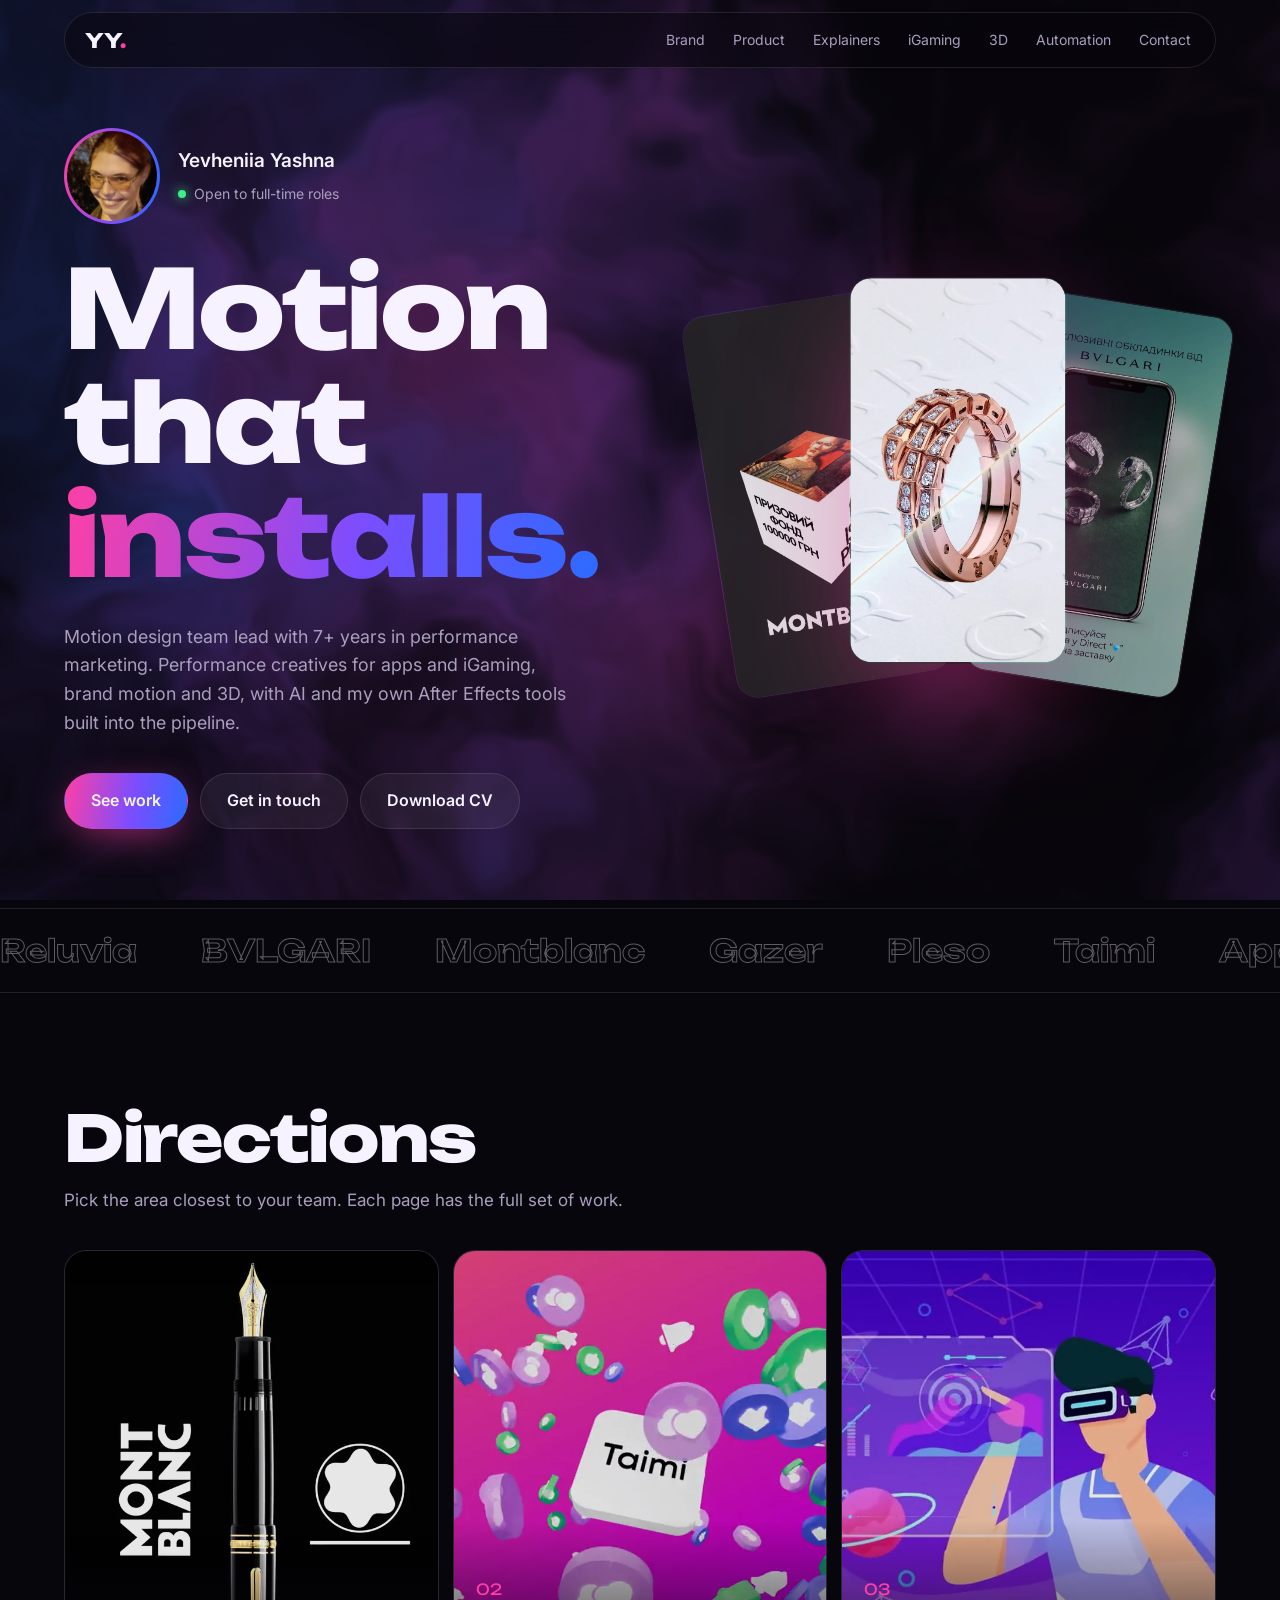
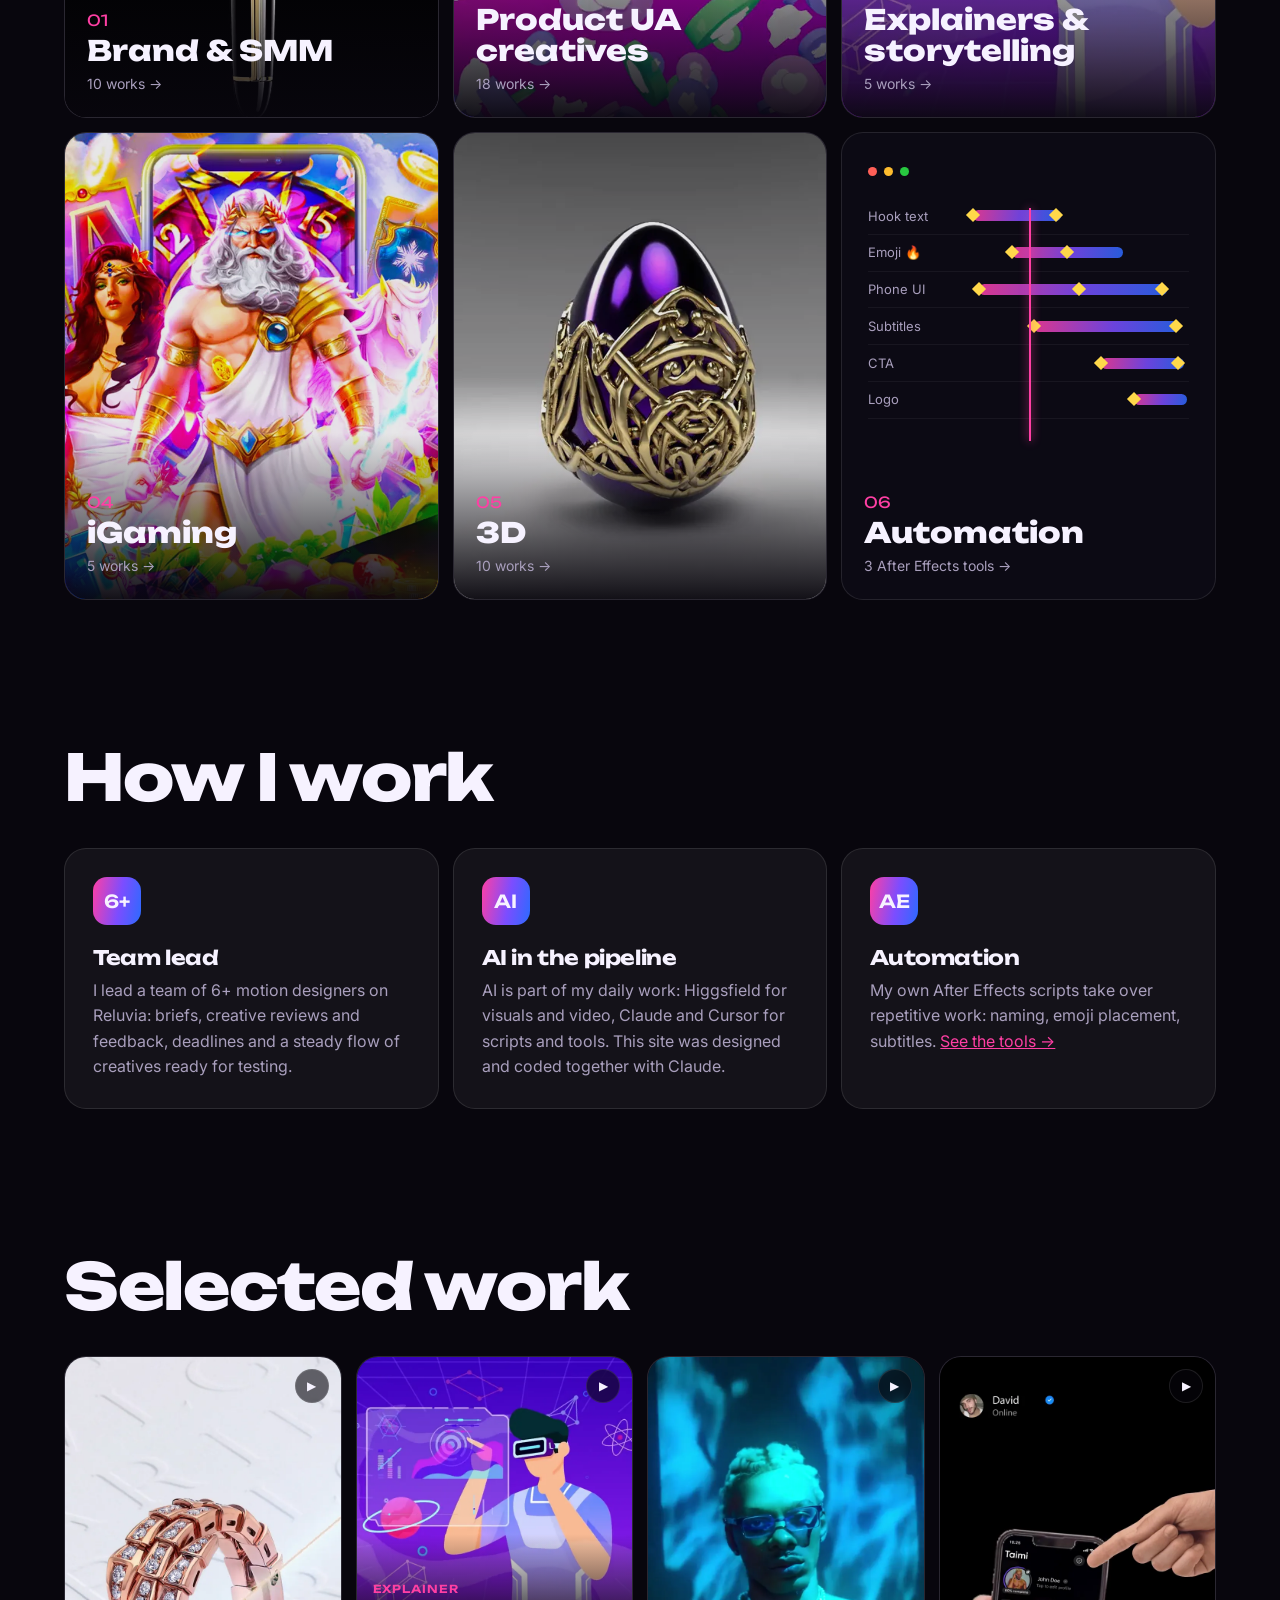
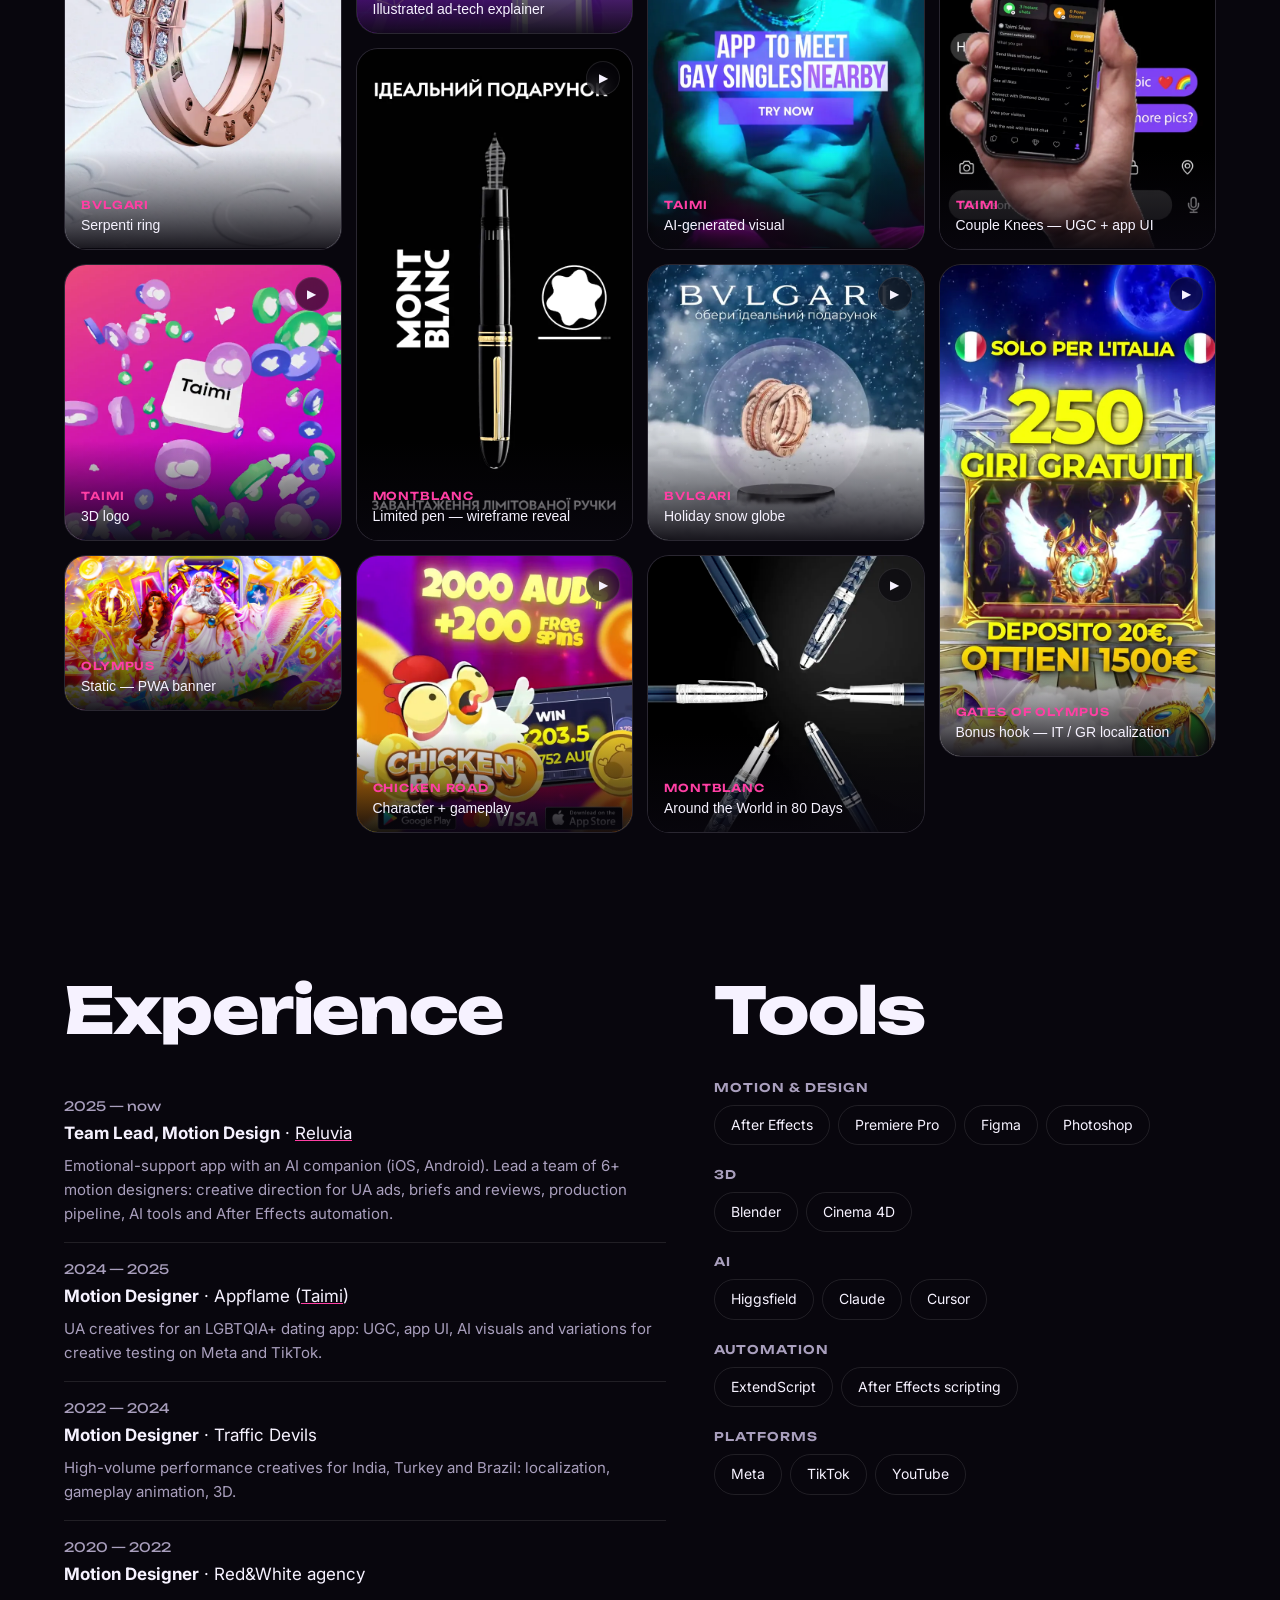
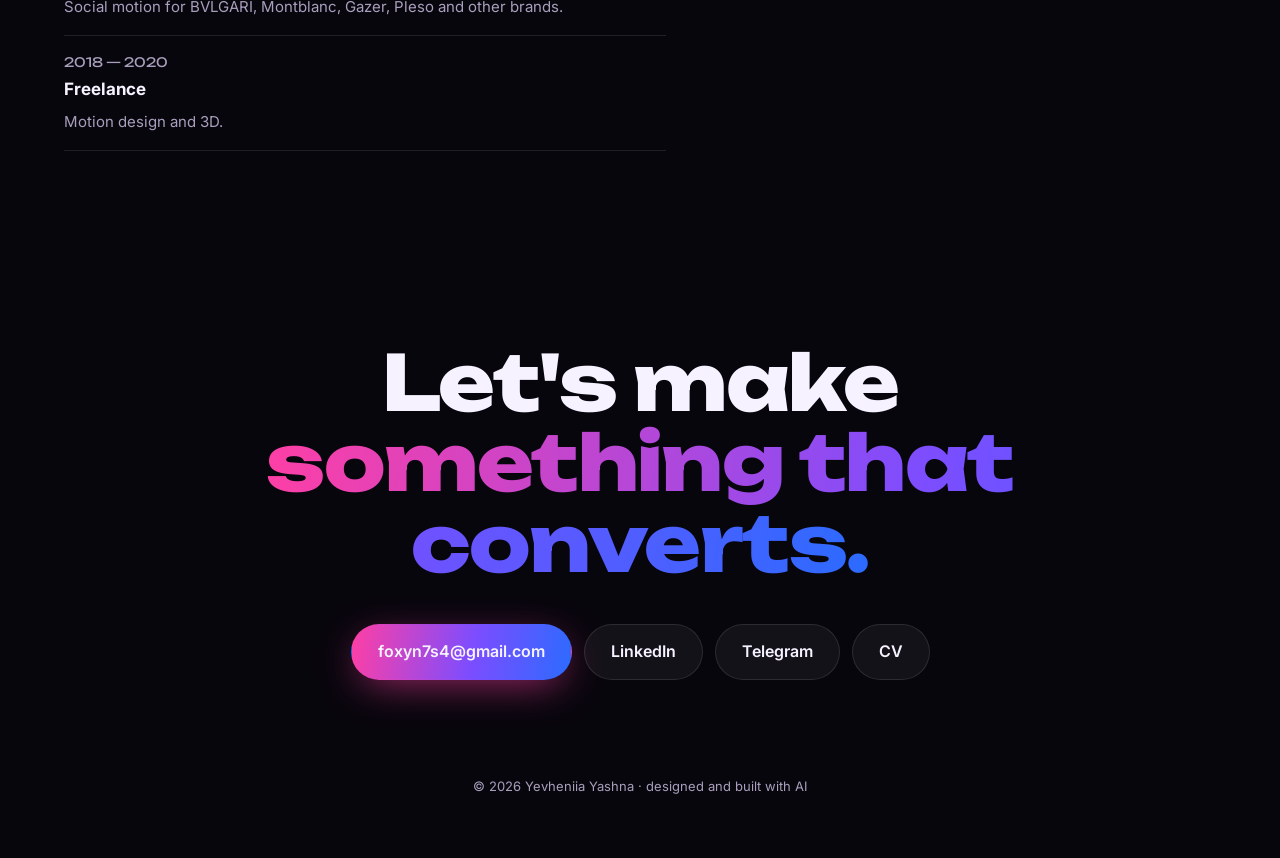
==== index.html @ 2a940bdc "Phone layout: work captions under the media on every page Co-Authored-By: Claude Opus 5.5 <noreply@a" ====
<!doctype html>
<html lang="en">
<head>
<meta charset="utf-8">
<meta name="viewport" content="width=device-width, initial-scale=1">
<title>Yevheniia Yashna — Senior Motion Designer & Team Lead · Performance Creatives</title>
<meta name="description" content="Motion design team lead with 7+ years in performance marketing: creatives for apps and iGaming, brand motion, 3D, AI and After Effects automation.">
<meta property="og:title" content="Yevheniia Yashna — Senior Motion Designer & Team Lead · Performance Creatives">
<meta property="og:description" content="Motion design team lead with 7+ years in performance marketing: creatives for apps and iGaming, brand motion, 3D, AI and After Effects automation.">
<meta property="og:image" content="https://foxyn7s4.github.io/media/og_home.jpg">
<meta property="og:image:width" content="1200">
<meta property="og:image:height" content="627">
<meta name="twitter:card" content="summary_large_image">
<meta property="og:type" content="website">
<link rel="icon" href="favicon.ico?v=2" sizes="any">
<link rel="icon" type="image/png" sizes="32x32" href="favicon-32.png?v=2">
<link rel="apple-touch-icon" href="apple-touch-icon.png?v=2">
<meta name="theme-color" content="#08060d">
<link rel="preconnect" href="https://fonts.googleapis.com">
<link rel="preconnect" href="https://fonts.gstatic.com" crossorigin>
<link href="https://fonts.googleapis.com/css2?family=Unbounded:wght@400;600;800&family=Inter:wght@400;500;600&display=swap" rel="stylesheet">
<link rel="stylesheet" href="style.css?v=dc9f1712">
</head>
<body data-page="home">
<div class="bg" aria-hidden="true"><i></i><i></i><i></i></div>
<header class="nav"><a class="logo" href="./">YY<span>.</span></a><nav id="nav-links"></nav></header>
<main id="top">

  <section class="hero">
    <div class="hero-text">
      <div class="me-row"><img class="me" src="media/yy_photo.webp" alt="Yevheniia Yashna" width="96" height="96"><div><strong>Yevheniia Yashna</strong><span class="avail"><span class="dot"></span>Open to full-time roles</span></div></div>
      <h1>Motion<br>that <em>installs.</em></h1>
      <p class="lead">Motion design team lead with 7+ years in performance marketing. Performance creatives for apps and iGaming, brand motion and 3D, with AI and my own After Effects tools built into the pipeline.</p>
      <div class="cta">
        <a class="btn primary" href="#directions">See work</a>
        <a class="btn" href="#contact">Get in touch</a>
        <a class="btn" href="cv.pdf" download="Yevheniia_Yashna_CV.pdf">Download CV</a>
      </div>
    </div>
    <div class="hero-fan">
      <video src="media/12_montblanc_cube.mp4" poster="media/12_montblanc_cube.webp" autoplay muted loop playsinline></video>
      <video src="media/40_bvlgari_ring.mp4" poster="media/40_bvlgari_ring.webp" autoplay muted loop playsinline></video>
      <video src="media/13_bvlgari_wallpapers.mp4" poster="media/13_bvlgari_wallpapers.webp" autoplay muted loop playsinline></video>
    </div>
  </section>

  <div class="marquee" aria-label="Brands"><div class="track">
    <span>Reluvia</span><span>BVLGARI</span><span>Montblanc</span><span>Gazer</span><span>Pleso</span><span>Taimi</span><span>Appflame</span><span>Red&amp;White</span><span>Traffic Devils</span>
    <span>Reluvia</span><span>BVLGARI</span><span>Montblanc</span><span>Gazer</span><span>Pleso</span><span>Taimi</span><span>Appflame</span><span>Red&amp;White</span><span>Traffic Devils</span>
  </div></div>

  <section id="directions" class="section">
    <header class="sec-head"><div><h2>Directions</h2><p class="sec-lead">Pick the area closest to your team. Each page has the full set of work.</p></div></header>
    <div class="dirs" id="dirs"></div>
  </section>

  <section class="section">
    <header class="sec-head"><div><h2>How I work</h2></div></header>
    <div class="tools">
      <article>
        <span class="tool-ico">6+</span>
        <h3>Team lead</h3>
        <p>I lead a team of 6+ motion designers on Reluvia: briefs, creative reviews and feedback, deadlines and a steady flow of creatives ready for testing.</p>
      </article>
      <article>
        <span class="tool-ico">AI</span>
        <h3>AI in the pipeline</h3>
        <p>AI is part of my daily work: Higgsfield for visuals and video, Claude and Cursor for scripts and tools. This site was designed and coded together with Claude.</p>
      </article>
      <article>
        <span class="tool-ico">AE</span>
        <h3>Automation</h3>
        <p>My own After Effects scripts take over repetitive work: naming, emoji placement, subtitles. <a href="automation.html">See the tools →</a></p>
      </article>
    </div>
  </section>

  <section class="section">
    <header class="sec-head"><div><h2>Selected work</h2></div></header>
    <div class="grid" id="featured"></div>
  </section>

  <section id="experience" class="section two-col">
    <div>
      <header class="sec-head"><h2>Experience</h2></header>
      <ol class="timeline">
        <li><span>2025 — now</span><strong>Team Lead, Motion Design</strong> · <a href="https://apps.apple.com/ua/app/reluvia/id6755152910" target="_blank" rel="noopener">Reluvia</a>
          <p>Emotional-support app with an AI companion (iOS, Android). Lead a team of 6+ motion designers: creative direction for UA ads, briefs and reviews, production pipeline, AI tools and After Effects automation.</p></li>
        <li><span>2024 — 2025</span><strong>Motion Designer</strong> · Appflame (<a href="https://apps.apple.com/app/id1282966364" target="_blank" rel="noopener">Taimi</a>)
          <p>UA creatives for an LGBTQIA+ dating app: UGC, app UI, AI visuals and variations for creative testing on Meta and TikTok.</p></li>
        <li><span>2022 — 2024</span><strong>Motion Designer</strong> · Traffic Devils
          <p>High-volume performance creatives for India, Turkey and Brazil: localization, gameplay animation, 3D.</p></li>
        <li><span>2020 — 2022</span><strong>Motion Designer</strong> · Red&amp;White agency
          <p>Social motion for BVLGARI, Montblanc, Gazer, Pleso and other brands.</p></li>
        <li><span>2018 — 2020</span><strong>Freelance</strong>
          <p>Motion design and 3D.</p></li>
      </ol>
    </div>
    <div>
      <header class="sec-head"><h2>Tools</h2></header>
      <h3 class="tool-group">Motion &amp; design</h3>
      <ul class="chips"><li>After Effects</li><li>Premiere Pro</li><li>Figma</li><li>Photoshop</li></ul>
      <h3 class="tool-group">3D</h3>
      <ul class="chips"><li>Blender</li><li>Cinema 4D</li></ul>
      <h3 class="tool-group">AI</h3>
      <ul class="chips"><li>Higgsfield</li><li>Claude</li><li>Cursor</li></ul>
      <h3 class="tool-group">Automation</h3>
      <ul class="chips"><li>ExtendScript</li><li>After Effects scripting</li></ul>
      <h3 class="tool-group">Platforms</h3>
      <ul class="chips"><li>Meta</li><li>TikTok</li><li>YouTube</li></ul>
    </div>
  </section>
</main>
<footer id="contact" class="contact">
  <h2>Let's make<br><em>something that converts.</em></h2>
  <div class="cta">
    <a class="btn primary" href="mailto:foxyn7s4@gmail.com">foxyn7s4@gmail.com</a>
    <a class="btn" href="https://www.linkedin.com/in/foxyns/" target="_blank" rel="noopener">LinkedIn</a>
    <a class="btn" href="https://t.me/NYNS777" target="_blank" rel="noopener">Telegram</a>
    <a class="btn" href="cv.pdf" download="Yevheniia_Yashna_CV.pdf">CV</a>
  </div>
  <p class="foot">© 2026 Yevheniia Yashna · designed and built with AI</p>
</footer>
<dialog id="player"><button class="close" aria-label="Close">×</button><div class="media"></div><div class="case"></div></dialog>
<script src="works.js?v=5ff25d37"></script>
<script src="main.js?v=5bfccbee"></script>
<script src="bg.js?v=5798f34a"></script>
</body>
</html>
---- style.css ----
:root {
  --bg: #08060d;
  --surface: rgba(255, 255, 255, .05);
  --line: rgba(255, 255, 255, .1);
  --text: #f6f2ff;
  --muted: #a99fbd;
  --pink: #ff3fa4;
  --violet: #7c4dff;
  --blue: #2b6bff;
  --grad: linear-gradient(100deg, var(--pink), var(--violet) 55%, var(--blue));
  --radius: 22px;
  --pad: clamp(16px, 5vw, 72px);
}

* { box-sizing: border-box; }
html { scroll-behavior: smooth; }
body {
  margin: 0; background: var(--bg); color: var(--text);
  font: 16px/1.6 Inter, system-ui, sans-serif; overflow-x: hidden;
}
a { color: inherit; }
h1, h2, h3 { font-family: Unbounded, Inter, sans-serif; line-height: 1.05; margin: 0; letter-spacing: -.02em; }
em { font-style: normal; background: var(--grad); -webkit-background-clip: text; background-clip: text; color: transparent; }

/* Ambient gradient blobs + grain */
.bg { position: fixed; inset: 0; z-index: -1; overflow: hidden; }
.bg i { position: absolute; width: 60vmax; height: 60vmax; border-radius: 50%; filter: blur(120px); opacity: .35; animation: drift 24s ease-in-out infinite alternate; }
.bg i:nth-child(1) { background: var(--pink); top: -25vmax; left: -15vmax; }
.bg i:nth-child(2) { background: var(--violet); top: 20vh; right: -25vmax; animation-delay: -8s; }
.bg i:nth-child(3) { background: var(--blue); bottom: -30vmax; left: 20vw; opacity: .25; animation-delay: -16s; }
.bg::after {
  content: ""; position: absolute; inset: 0; opacity: .08; mix-blend-mode: overlay;
  background-image: url("data:image/svg+xml,%3Csvg xmlns='http://www.w3.org/2000/svg' width='160' height='160'%3E%3Cfilter id='n'%3E%3CfeTurbulence type='fractalNoise' baseFrequency='.9' numOctaves='3'/%3E%3C/filter%3E%3Crect width='100%25' height='100%25' filter='url(%23n)'/%3E%3C/svg%3E");
}
@keyframes drift { to { transform: translate(8vw, 6vh) scale(1.15); } }
.bgfx { position: absolute; inset: 0; width: 100%; height: 100%; display: block; }
.bg[data-fx="liquid"] i { display: none; }
/* Calm variants: no moving shapes, only light and texture */
.bg[data-fx="clean"] i, .bg[data-fx="spot"] i, .bg[data-fx="grid"] i, .bg[data-fx="grain"] i, .bg[data-fx="fade"] i { display: none; }
.bg[data-fx="clean"], .bg[data-fx="spot"], .bg[data-fx="grid"] { background: radial-gradient(90vw 55vh at 50% -12%, rgba(124, 77, 255, .16), transparent 70%); }
.bg[data-fx="spot"]::before { content: ""; position: absolute; inset: 0; background: radial-gradient(520px circle at var(--mx, 50%) var(--my, -30%), rgba(255, 63, 164, .07), transparent 70%); }
.bg[data-fx="grid"]::before {
  content: ""; position: absolute; inset: 0;
  background-image: linear-gradient(rgba(255, 255, 255, .035) 1px, transparent 1px), linear-gradient(90deg, rgba(255, 255, 255, .035) 1px, transparent 1px);
  background-size: 64px 64px;
  -webkit-mask-image: radial-gradient(ellipse 70% 60% at 50% 20%, #000 25%, transparent 75%); mask-image: radial-gradient(ellipse 70% 60% at 50% 20%, #000 25%, transparent 75%);
}
.bg[data-fx="grain"] { background: radial-gradient(70vw 45vh at 15% -5%, rgba(255, 63, 164, .07), transparent 70%), radial-gradient(70vw 45vh at 90% 5%, rgba(43, 107, 255, .07), transparent 70%); }
.bg[data-fx="grain"]::after { opacity: .16; }
.bg[data-fx="calm"] i { opacity: .13; filter: blur(150px) saturate(.6); animation-duration: 48s; }
.bg[data-fx="fade"] { background: linear-gradient(180deg, #1a1030 0%, #0e0a19 40%, #08060d 100%); }

/* Nav */
.nav {
  position: sticky; top: 12px; z-index: 20; margin: 12px var(--pad) 0;
  display: flex; justify-content: space-between; align-items: center; gap: 16px;
  padding: 10px 12px 10px 20px; border: 1px solid var(--line); border-radius: 999px;
  background: rgba(8, 6, 13, .55); backdrop-filter: blur(16px);
}
.logo { font: 800 20px Unbounded; text-decoration: none; }
.logo span { color: var(--pink); }
.nav nav { display: flex; gap: 4px; overflow-x: auto; scrollbar-width: none; }
.nav nav a { text-decoration: none; color: var(--muted); font-size: 14px; padding: 6px 12px; border-radius: 999px; white-space: nowrap; }
.nav nav a:hover { color: var(--text); background: var(--surface); }

/* Hero */
.hero {
  display: grid; grid-template-columns: 1.15fr 1fr; gap: 40px; align-items: center;
  min-height: calc(100vh - 80px); padding: 40px var(--pad); max-width: 1360px; margin: 0 auto;
}
.dot { width: 8px; height: 8px; border-radius: 50%; background: #3ef08a; box-shadow: 0 0 12px #3ef08a; }
.me-row { display: flex; align-items: center; gap: 18px; margin: 0 0 28px; }
.me-row .me { width: 96px; height: 96px; border-radius: 50%; object-fit: cover; padding: 3px; background: var(--grad); flex: none; }
.me-row strong { display: block; font-size: 19px; font-weight: 600; color: var(--text); }
.me-row .avail { display: inline-flex; align-items: center; gap: 8px; margin-top: 6px; font-size: 14px; color: var(--muted); }
h1 { font-size: clamp(48px, 8.5vw, 128px); font-weight: 800; }
.lead { font-size: clamp(16px, 1.4vw, 19px); color: var(--muted); max-width: 520px; margin: 28px 0 0; }
.lead b { color: var(--text); font-weight: 600; }

.hero-fan {
  position: relative; height: min(640px, 70vh);
  transform: perspective(1400px) rotateX(var(--rx, 0deg)) rotateY(var(--ry, 0deg)); transition: transform .4s ease-out;
}
.hero-fan video {
  position: absolute; top: 50%; left: 50%; width: 42%; aspect-ratio: 9 / 16; object-fit: cover;
  border-radius: var(--radius); border: 1px solid var(--line);
  box-shadow: 0 40px 80px -30px rgba(0, 0, 0, .8);
  transition: transform .6s cubic-bezier(.2, .8, .2, 1), opacity .4s, filter .4s, box-shadow .4s;
}
.hero-fan video:nth-child(1) { transform: translate(-115%, -46%) rotate(-9deg); opacity: .85; }
.hero-fan video:nth-child(2) { transform: translate(-50%, -52%); z-index: 2; box-shadow: 0 40px 120px -20px rgba(255, 63, 164, .55); }
.hero-fan video:nth-child(3) { transform: translate(15%, -46%) rotate(9deg); opacity: .85; }
/* Mouse over the fan: the cards spread out and the one under the cursor comes forward */
@media (hover: hover) and (pointer: fine) {
  .hero-fan:hover video:nth-child(1) { transform: translate(-135%, -44%) rotate(-15deg); }
  .hero-fan:hover video:nth-child(2) { transform: translate(-50%, -55%) scale(1.04); }
  .hero-fan:hover video:nth-child(3) { transform: translate(35%, -44%) rotate(15deg); }
  .hero-fan video:hover { z-index: 3; opacity: 1; box-shadow: 0 40px 120px -20px rgba(124, 77, 255, .65); }
  .hero-fan video:nth-child(1):hover { transform: translate(-125%, -52%) rotate(-5deg) scale(1.1); }
  .hero-fan video:nth-child(2):hover { transform: translate(-50%, -57%) scale(1.1); box-shadow: 0 40px 120px -20px rgba(255, 63, 164, .75); }
  .hero-fan video:nth-child(3):hover { transform: translate(25%, -52%) rotate(5deg) scale(1.1); }
  .hero-fan:has(video:hover) video:not(:hover) { opacity: .55; filter: saturate(.7) brightness(.8); }
}

.cta { display: flex; flex-wrap: wrap; gap: 12px; margin-top: 36px; }
.btn {
  padding: 14px 26px; border-radius: 999px; text-decoration: none; font-weight: 600;
  border: 1px solid var(--line); background: var(--surface); transition: transform .2s, box-shadow .2s;
}
.btn:hover { transform: translateY(-2px); }
.btn.primary { background: var(--grad); border-color: transparent; box-shadow: 0 10px 40px -10px rgba(255, 63, 164, .7); }

/* Marquee */
.marquee { border-block: 1px solid var(--line); overflow: hidden; padding: 22px 0; margin: 20px 0 40px; }
.track { display: flex; gap: 64px; width: max-content; animation: scroll 30s linear infinite; }
.track span { font: 600 clamp(20px, 2.4vw, 32px) Unbounded; color: transparent; -webkit-text-stroke: 1px rgba(255, 255, 255, .35); white-space: nowrap; }
@keyframes scroll { to { transform: translateX(-50%); } }

/* Sections */
.section { padding: 72px var(--pad); max-width: 1360px; margin: 0 auto; opacity: 0; transform: translateY(30px); transition: opacity .8s, transform .8s; }
.section.in, .contact.in { opacity: 1; transform: none; }
.sec-head { display: flex; gap: clamp(16px, 3vw, 40px); align-items: flex-start; margin-bottom: 36px; }
.num { font: 400 clamp(14px, 1.2vw, 16px) Unbounded; color: var(--pink); padding-top: .6em; }
h2 { font-size: clamp(32px, 5vw, 64px); font-weight: 800; }
.sec-lead { color: var(--muted); max-width: 640px; margin: 14px 0 0; font-size: 17px; }
.tags, .chips { list-style: none; padding: 0; margin: 18px 0 0; display: flex; flex-wrap: wrap; gap: 8px; }
.tags li, .chips li { padding: 6px 14px; border: 1px solid var(--line); border-radius: 999px; font-size: 13px; color: var(--muted); }

/* Work grid: masonry columns so mixed formats sit without gaps */
.grid { columns: 4 240px; column-gap: 14px; }
.grid.wide { columns: 3 300px; }
.grid.cols3 { columns: 3 260px; }
.grid > .card { width: 100%; margin: 0 0 14px; break-inside: avoid; display: block; }
.card {
  position: relative; padding: 0; border: 1px solid var(--line); cursor: pointer; text-align: left;
  border-radius: var(--radius); overflow: hidden; background: #120e1a; color: var(--text);
  transition: transform .35s, box-shadow .35s, border-color .35s;
}
.card.v { aspect-ratio: 9 / 16; }
.card.p { aspect-ratio: 4 / 5; }
.card.s { aspect-ratio: 1; }
.card.h { aspect-ratio: 16 / 9; }
.card:hover { transform: translateY(-4px); border-color: rgba(255, 63, 164, .5); box-shadow: 0 24px 60px -20px rgba(255, 63, 164, .45); }
.card video, .card img { width: 100%; height: 100%; object-fit: cover; display: block; transition: transform .6s; }
.card:hover video, .card:hover img { transform: scale(1.05); }
.label {
  position: absolute; inset: auto 0 0 0; padding: 48px 16px 14px;
  background: linear-gradient(transparent, rgba(8, 6, 13, .92)); font-size: 14px; line-height: 1.35;
}
.label b { display: block; font: 600 11px Unbounded; text-transform: uppercase; letter-spacing: .08em; color: var(--pink); margin-bottom: 4px; }
.play {
  position: absolute; top: 12px; right: 12px; width: 34px; height: 34px; border-radius: 50%;
  display: grid; place-items: center; font-size: 12px; background: rgba(8, 6, 13, .6); backdrop-filter: blur(8px);
  border: 1px solid var(--line);
}

/* Direction cards (home) */
.dirs { display: grid; grid-template-columns: repeat(3, 1fr); gap: 14px; }
.dir {
  position: relative; display: block; aspect-ratio: 4 / 5; border-radius: var(--radius); overflow: hidden;
  border: 1px solid var(--line); text-decoration: none; background: #120e1a; transition: transform .35s, border-color .35s;
}
.dir:hover { transform: translateY(-4px); border-color: rgba(255, 63, 164, .5); }
.dir video { width: 100%; height: 100%; object-fit: cover; display: block; opacity: .9; transition: opacity .4s, transform .6s; }
.dir:hover video { opacity: 1; transform: scale(1.05); }
.dir-body {
  position: absolute; inset: auto 0 0 0; padding: 60px 22px 22px; display: flex; flex-direction: column; gap: 6px;
  background: linear-gradient(transparent, rgba(8, 6, 13, .95));
}
.dir-body strong { font: 800 clamp(20px, 2.2vw, 30px) Unbounded; line-height: 1.1; }
.dir-body .num { padding: 0; }
.count { color: var(--muted); font-size: 14px; }
.dir-auto { background: #0c0a14; }
.tl { position: absolute; inset: 0; padding: 9% 7% 0; font-size: 13px; color: var(--muted); }
.tl-dots { display: flex; gap: 7px; margin-bottom: 7%; }
.tl-dots i { width: 9px; height: 9px; border-radius: 50%; background: #ff5f57; }
.tl-dots i:nth-child(2) { background: #febc2e; } .tl-dots i:nth-child(3) { background: #28c840; }
.tl-row { display: flex; align-items: center; gap: 10px; height: 8.5%; border-bottom: 1px solid rgba(255, 255, 255, .05); }
.tl-name { width: 28%; white-space: nowrap; overflow: hidden; }
.tl-track { position: relative; flex: 1; height: 11px; }
.tl-bar { position: absolute; top: 0; height: 11px; border-radius: 6px; background: var(--grad); opacity: .85; }
.tl .kf { position: absolute; top: 0; width: 10px; height: 10px; margin-left: -5px; background: #ffd84a; transform: rotate(45deg); }
.tl-head { position: absolute; left: 50%; top: 16%; height: 50%; width: 2px; background: var(--pink); box-shadow: 0 0 10px var(--pink); }
.dir-auto:hover .tl-head { animation: tl-play 3s linear infinite; }
@keyframes tl-play { from { left: 37%; } to { left: 93%; } }
.dir-auto .dir-body { inset: 0; justify-content: flex-end; background: none; }

/* Direction page header */
.page-head { padding-top: 56px; }
.back { color: var(--muted); text-decoration: none; font-size: 14px; }
.back:hover { color: var(--text); }
.ph-row { display: flex; gap: clamp(16px, 3vw, 40px); margin-top: 28px; }
.ph-title { font-size: clamp(40px, 7vw, 96px); font-weight: 800; }
.next a {
  display: flex; justify-content: space-between; align-items: center; gap: 16px; text-decoration: none;
  padding: 32px; border: 1px solid var(--line); border-radius: var(--radius); background: var(--surface);
}
.next a:hover { border-color: rgba(255, 63, 164, .5); }
.next span { color: var(--muted); }
.next strong { font: 800 clamp(22px, 3vw, 40px) Unbounded; }
.nav nav a.active { color: var(--text); background: var(--surface); }

/* Automation */
.tools { display: grid; grid-template-columns: repeat(3, 1fr); gap: 14px; }
.tools article { border: 1px solid var(--line); background: var(--surface); border-radius: var(--radius); padding: 28px; }
.tool-ico { display: grid; place-items: center; width: 48px; height: 48px; border-radius: 14px; background: var(--grad); font: 600 18px Unbounded; margin-bottom: 22px; }
.tools h3 { font-size: 20px; margin-bottom: 10px; }
.tools p { color: var(--muted); margin: 0; }

/* Experience + tools */
.two-col { display: grid; grid-template-columns: 1.2fr 1fr; gap: 48px; }
.timeline { list-style: none; padding: 0; margin: 0; }
.timeline li { padding: 16px 0; border-bottom: 1px solid var(--line); font-size: 17px; }
.timeline span { display: block; color: var(--muted); font-size: 13px; font-family: Unbounded; margin-bottom: 4px; }
.timeline p { margin: 6px 0 0; color: var(--muted); font-size: 15px; }
.timeline a { text-decoration-color: var(--pink); }
.tool-group { font: 600 12px Unbounded; text-transform: uppercase; letter-spacing: .08em; color: var(--muted); margin: 22px 0 0; }
.tool-group:first-of-type { margin-top: 0; }
.chips { margin-top: 10px; }
.tools p a { color: var(--pink); }
.chips li { color: var(--text); font-size: 14px; padding: 8px 16px; }

/* Contact */
.contact { text-align: center; padding: 120px var(--pad) 48px; opacity: 0; transition: opacity .8s; }
.contact h2 { font-size: clamp(36px, 6vw, 84px); }
.contact .cta { justify-content: center; margin-top: 40px; }
.foot { color: var(--muted); font-size: 13px; margin-top: 96px; }

/* Player */
dialog {
  border: 1px solid var(--line); padding: 0; background: #120e1a; color: var(--text);
  border-radius: var(--radius); max-width: min(94vw, 960px); max-height: 94vh; overflow: auto;
}
dialog::backdrop { background: rgba(4, 2, 8, .85); backdrop-filter: blur(6px); }
dialog .media video, dialog .media img { display: block; width: 100%; max-height: 78vh; object-fit: contain; background: #000; }
dialog .case { padding: 20px 24px 24px; }
dialog .case h3 { font-size: 18px; }
dialog .case h3 span { color: var(--pink); margin-right: 6px; }
dialog .case p { margin: 8px 0 0; color: var(--muted); }
dialog .case b { color: var(--text); margin-right: 6px; }
.close {
  position: absolute; top: 10px; right: 10px; z-index: 1; width: 40px; height: 40px; border-radius: 50%;
  background: rgba(0, 0, 0, .6); color: #fff; border: 1px solid var(--line); font-size: 22px; cursor: pointer;
}

@media (max-width: 1000px) {
  .tools { grid-template-columns: 1fr; }
  .dirs { grid-template-columns: repeat(2, 1fr); }
  .two-col { grid-template-columns: 1fr; }
}
@media (max-width: 760px) {
  .nav { margin-inline: 12px; }
  .nav nav a:nth-child(n+4) { display: none; }
  .hero { grid-template-columns: 1fr; min-height: auto; padding-top: 48px; }
  .hero-fan { height: 400px; }
  .grid, .grid.cols3 { columns: 2; column-gap: 10px; }
  .grid > .card { margin-bottom: 10px; }
  .dirs { grid-template-columns: 1fr 1fr; }
  .sec-head, .ph-row { flex-direction: column; gap: 4px; }
  /* Phone: caption under the cover so titles never sit on the work */
  .dir { aspect-ratio: auto; display: flex; flex-direction: column; }
  .dir video { height: auto; aspect-ratio: 4 / 5; opacity: 1; }
  .dir:hover video { transform: none; }
  .dir-body, .dir-auto .dir-body { position: static; inset: auto; flex: 1; justify-content: flex-start; padding: 12px 14px 14px; gap: 3px; background: #120e1a; }
  .dir-body .num { font-size: 11px; }
  .dir-body strong { font-size: 15px; line-height: 1.2; }
  .dir .count { font-size: 12px; }
  .tl { position: relative; inset: auto; aspect-ratio: 4 / 5; padding: 14px 12px 0; }
  .tl-dots { margin-bottom: 12px; }
  .tl-row { height: auto; padding: 8px 0; }
  .tl-name { display: none; }
  .tl-head { top: 30px; height: 60%; }
  /* Phone: work captions under the media too */
  .card.v, .card.p, .card.s, .card.h { aspect-ratio: auto; }
  .card video, .card img { height: auto; }
  .card.v video, .card.v img { aspect-ratio: 9 / 16; }
  .card.p video, .card.p img { aspect-ratio: 4 / 5; }
  .card.s video, .card.s img { aspect-ratio: 1; }
  .card.h video, .card.h img { aspect-ratio: 16 / 9; }
  .label { position: static; display: block; padding: 10px 12px 12px; background: #120e1a; font-size: 13px; }
  .label b { font-size: 10px; }
  .play { width: 30px; height: 30px; top: 8px; right: 8px; }
  .num { padding-top: 0; }
  .section { padding-block: 56px; }
}
@media (prefers-reduced-motion: reduce) {
  .bg i, .track { animation: none; }
  .section, .contact { opacity: 1; transform: none; transition: none; }
  .hero-fan, .hero-fan video { transition: none; }
}
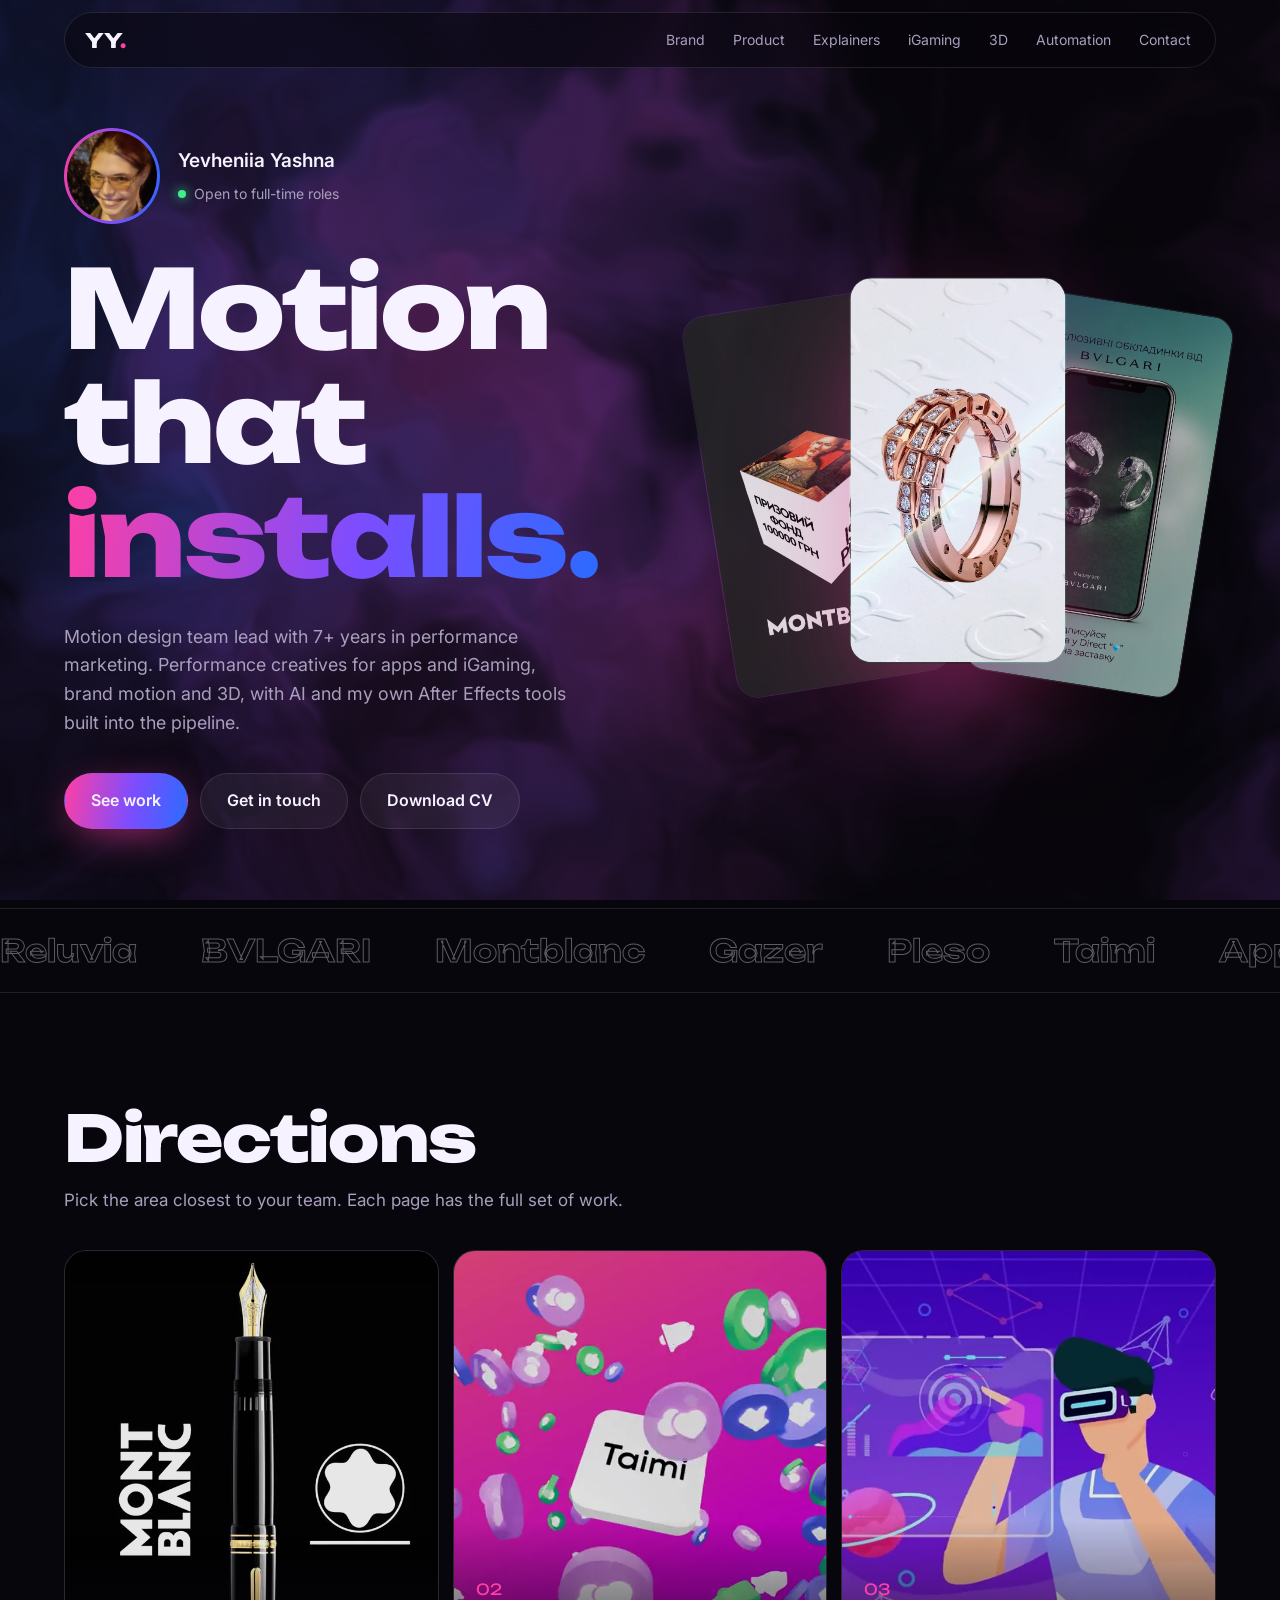
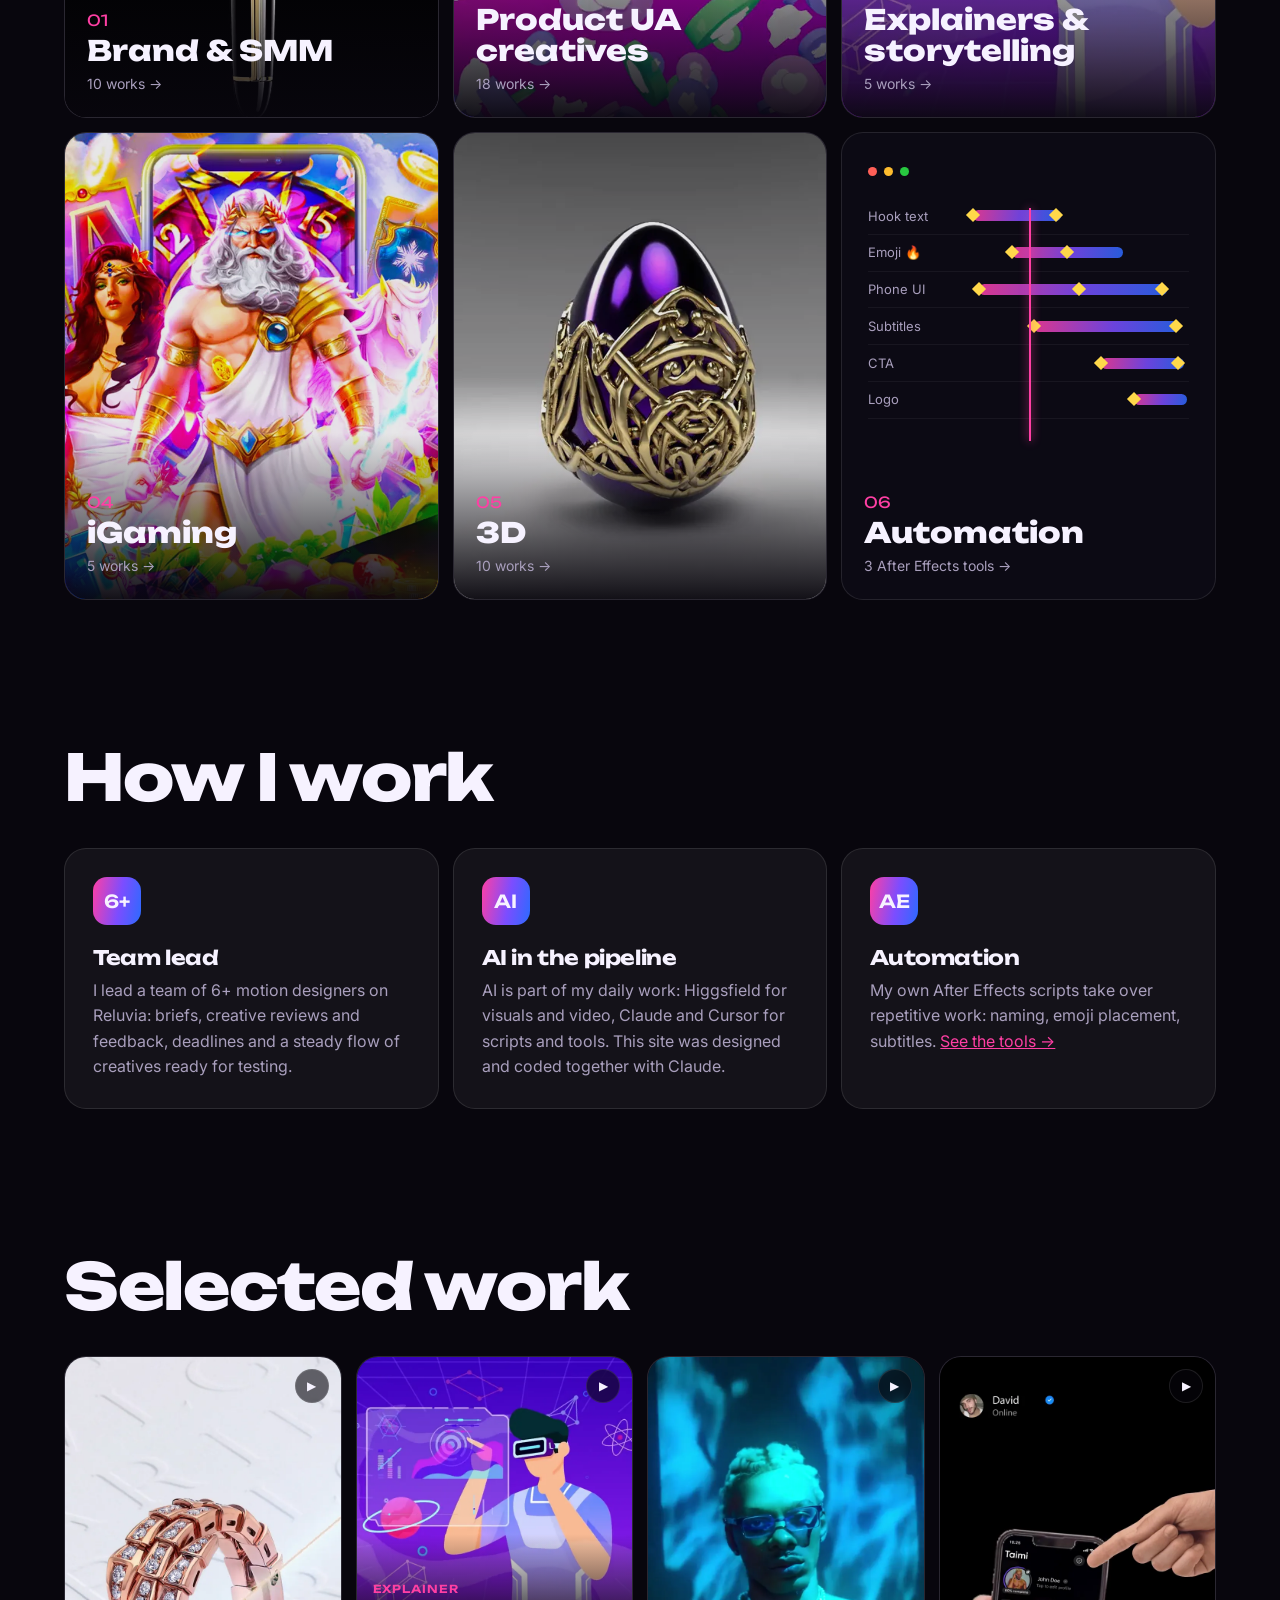
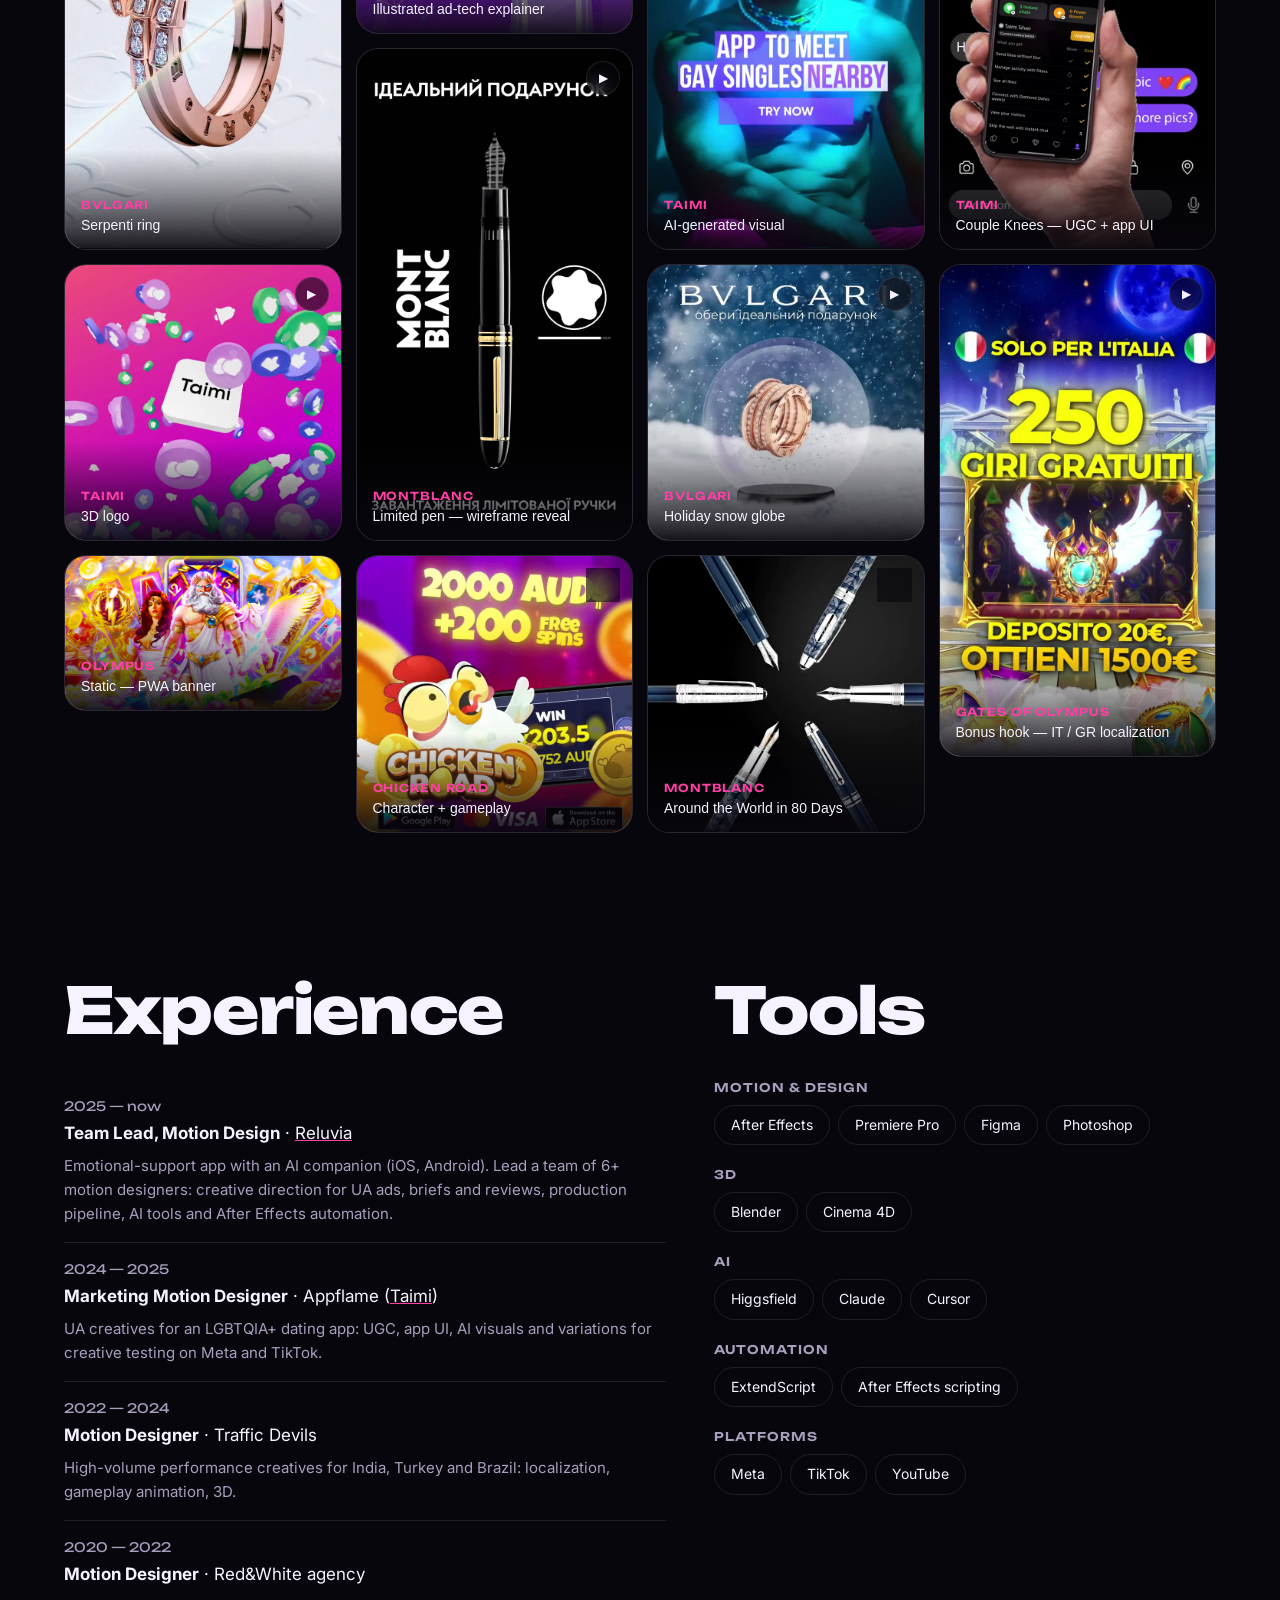
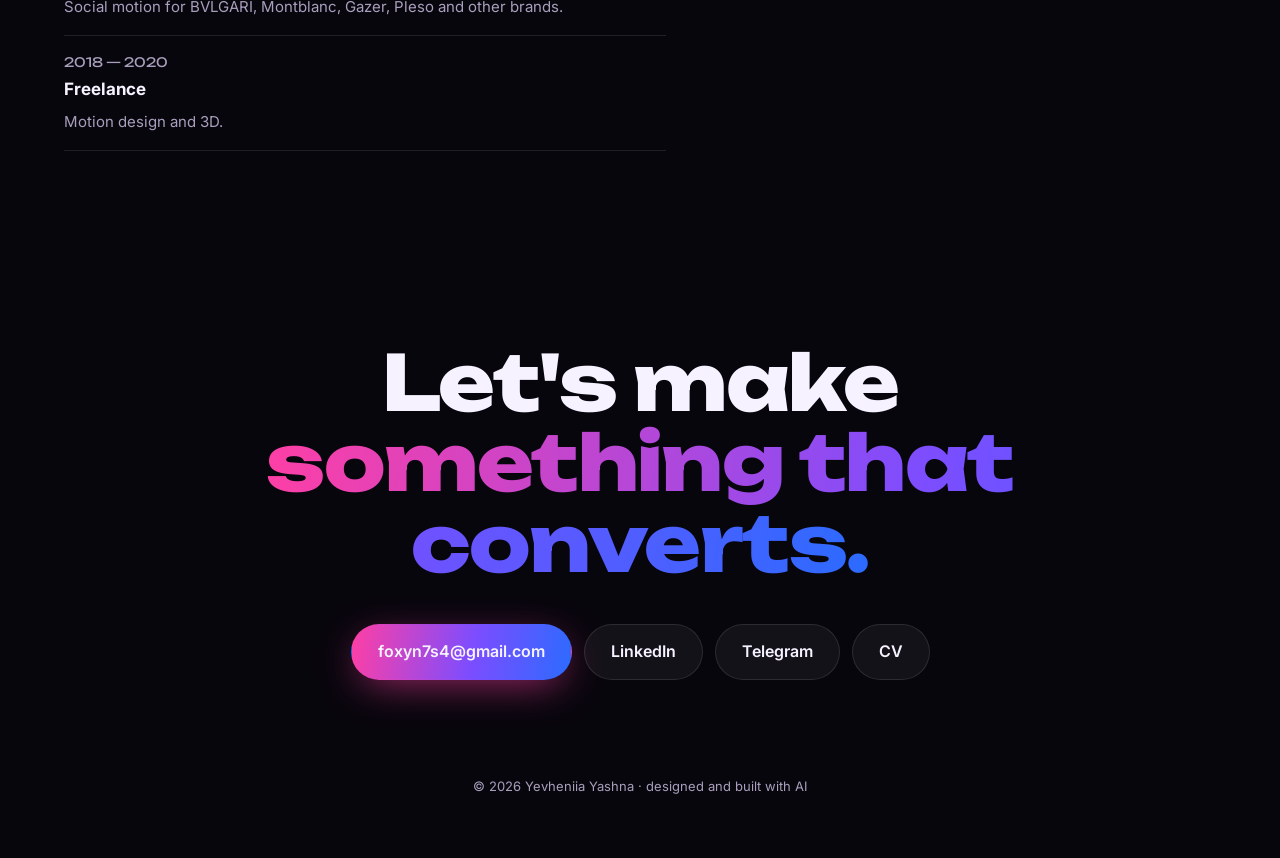
==== commit f1e84ef7: "Appflame title: Marketing Motion Designer; phone burger menu as a test (?nav=burger) Co-Authored-By:" ====
--- a/index.html
+++ b/index.html
@@ -19,7 +19,7 @@
 <link rel="preconnect" href="https://fonts.googleapis.com">
 <link rel="preconnect" href="https://fonts.gstatic.com" crossorigin>
 <link href="https://fonts.googleapis.com/css2?family=Unbounded:wght@400;600;800&family=Inter:wght@400;500;600&display=swap" rel="stylesheet">
-<link rel="stylesheet" href="style.css?v=dc9f1712">
+<link rel="stylesheet" href="style.css?v=e7578ef1">
 </head>
 <body data-page="home">
 <div class="bg" aria-hidden="true"><i></i><i></i><i></i></div>
@@ -86,7 +86,7 @@
       <ol class="timeline">
         <li><span>2025 — now</span><strong>Team Lead, Motion Design</strong> · <a href="https://apps.apple.com/ua/app/reluvia/id6755152910" target="_blank" rel="noopener">Reluvia</a>
           <p>Emotional-support app with an AI companion (iOS, Android). Lead a team of 6+ motion designers: creative direction for UA ads, briefs and reviews, production pipeline, AI tools and After Effects automation.</p></li>
-        <li><span>2024 — 2025</span><strong>Motion Designer</strong> · Appflame (<a href="https://apps.apple.com/app/id1282966364" target="_blank" rel="noopener">Taimi</a>)
+        <li><span>2024 — 2025</span><strong>Marketing Motion Designer</strong> · Appflame (<a href="https://apps.apple.com/app/id1282966364" target="_blank" rel="noopener">Taimi</a>)
           <p>UA creatives for an LGBTQIA+ dating app: UGC, app UI, AI visuals and variations for creative testing on Meta and TikTok.</p></li>
         <li><span>2022 — 2024</span><strong>Motion Designer</strong> · Traffic Devils
           <p>High-volume performance creatives for India, Turkey and Brazil: localization, gameplay animation, 3D.</p></li>
@@ -123,7 +123,7 @@
 </footer>
 <dialog id="player"><button class="close" aria-label="Close">×</button><div class="media"></div><div class="case"></div></dialog>
 <script src="works.js?v=5ff25d37"></script>
-<script src="main.js?v=5bfccbee"></script>
+<script src="main.js?v=842d09ae"></script>
 <script src="bg.js?v=5798f34a"></script>
 </body>
 </html>
--- a/style.css
+++ b/style.css
@@ -59,6 +59,10 @@
 }
 .logo { font: 800 20px Unbounded; text-decoration: none; }
 .logo span { color: var(--pink); }
+.burger { display: none; flex-direction: column; justify-content: center; gap: 6px; width: 40px; height: 40px; padding: 0 10px; border: 1px solid var(--line); border-radius: 50%; background: var(--surface); cursor: pointer; }
+.burger i { display: block; height: 2px; border-radius: 2px; background: var(--text); transition: transform .25s; }
+.nav.open .burger i:first-child { transform: translateY(4px) rotate(45deg); }
+.nav.open .burger i:last-child { transform: translateY(-4px) rotate(-45deg); }
 .nav nav { display: flex; gap: 4px; overflow-x: auto; scrollbar-width: none; }
 .nav nav a { text-decoration: none; color: var(--muted); font-size: 14px; padding: 6px 12px; border-radius: 999px; white-space: nowrap; }
 .nav nav a:hover { color: var(--text); background: var(--surface); }
@@ -251,6 +255,15 @@
 @media (max-width: 760px) {
   .nav { margin-inline: 12px; }
   .nav nav a:nth-child(n+4) { display: none; }
+  /* Burger test mode (?nav=burger) */
+  .nav-burger .nav nav { display: none; }
+  .nav-burger .nav nav a:nth-child(n+4) { display: block; }
+  .nav-burger .nav.open nav {
+    display: flex; flex-direction: column; gap: 2px; position: absolute; top: calc(100% + 8px); left: 0; right: 0;
+    padding: 10px; border: 1px solid var(--line); border-radius: 22px; background: rgba(12, 10, 20, .96); backdrop-filter: blur(16px);
+  }
+  .nav-burger .nav.open nav a { font-size: 17px; padding: 12px 16px; border-radius: 14px; }
+  .nav-burger .burger { display: flex; }
   .hero { grid-template-columns: 1fr; min-height: auto; padding-top: 48px; }
   .hero-fan { height: 400px; }
   .grid, .grid.cols3 { columns: 2; column-gap: 10px; }
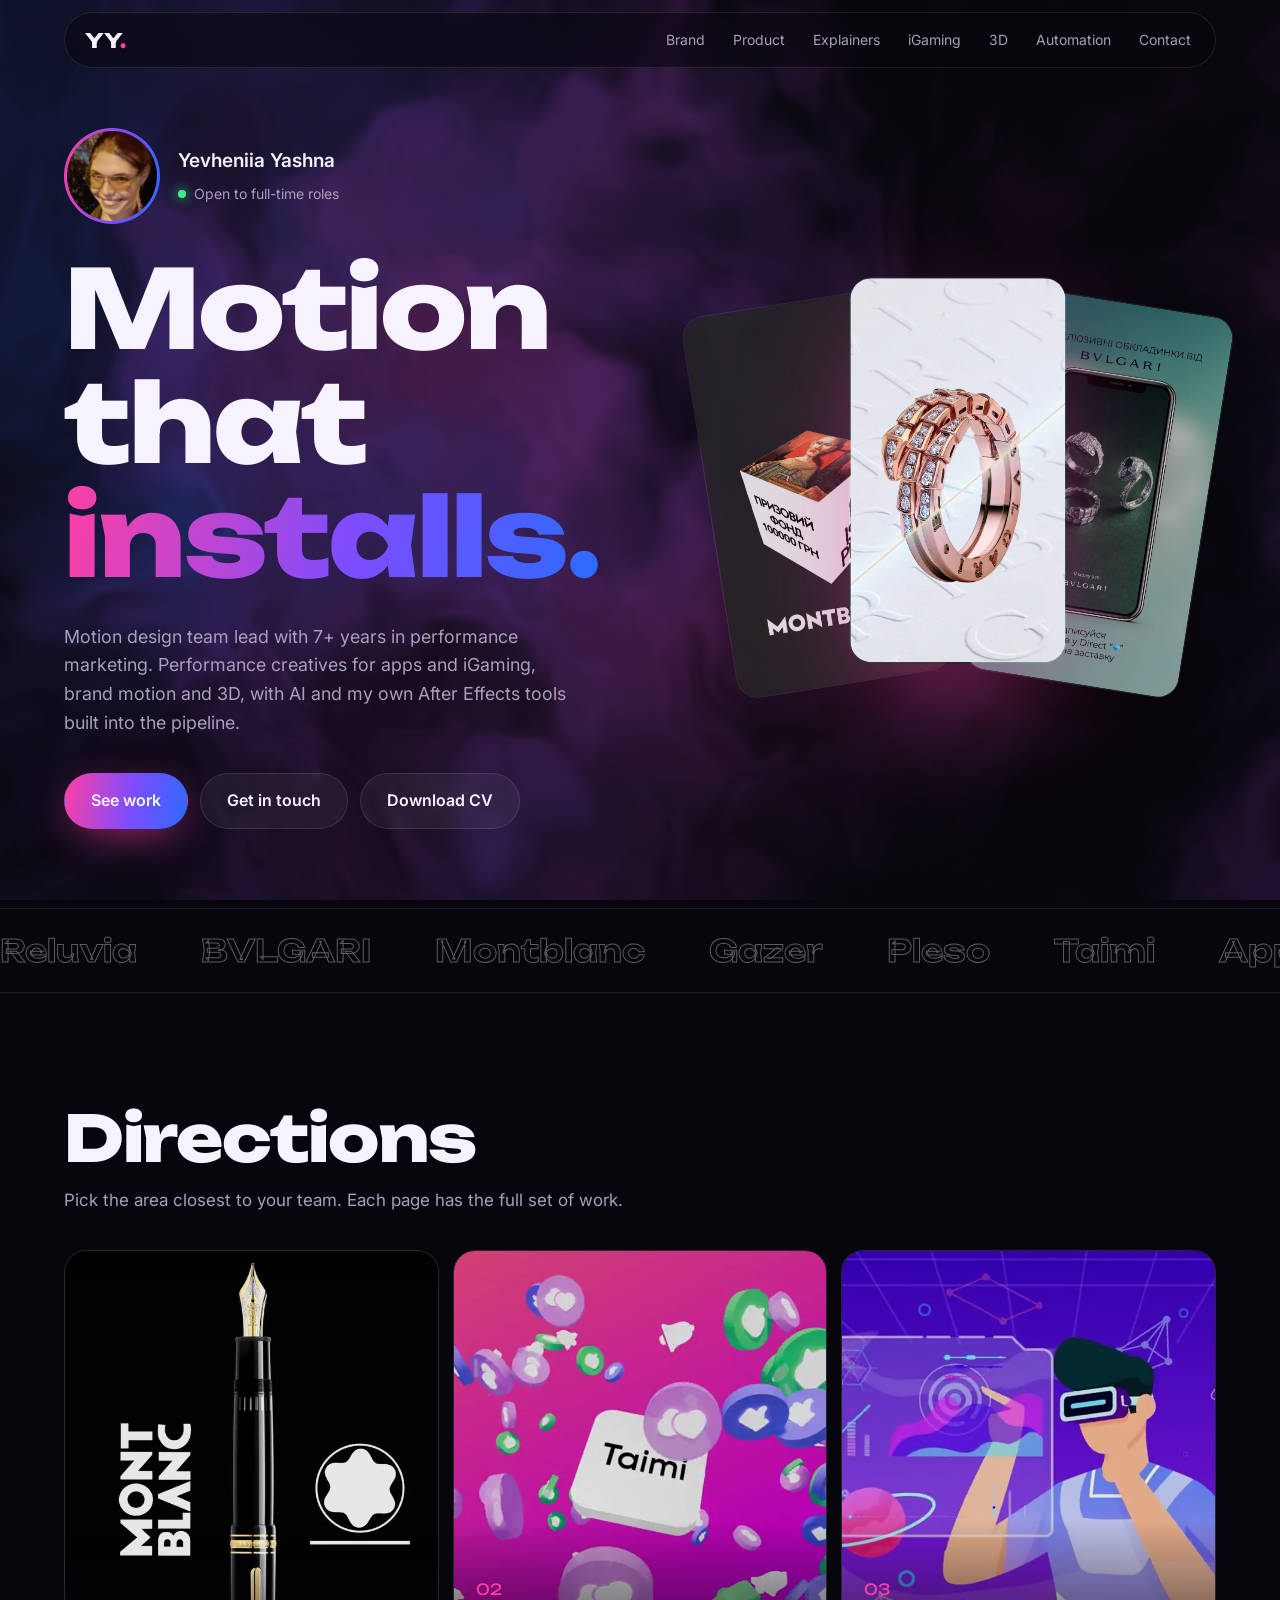
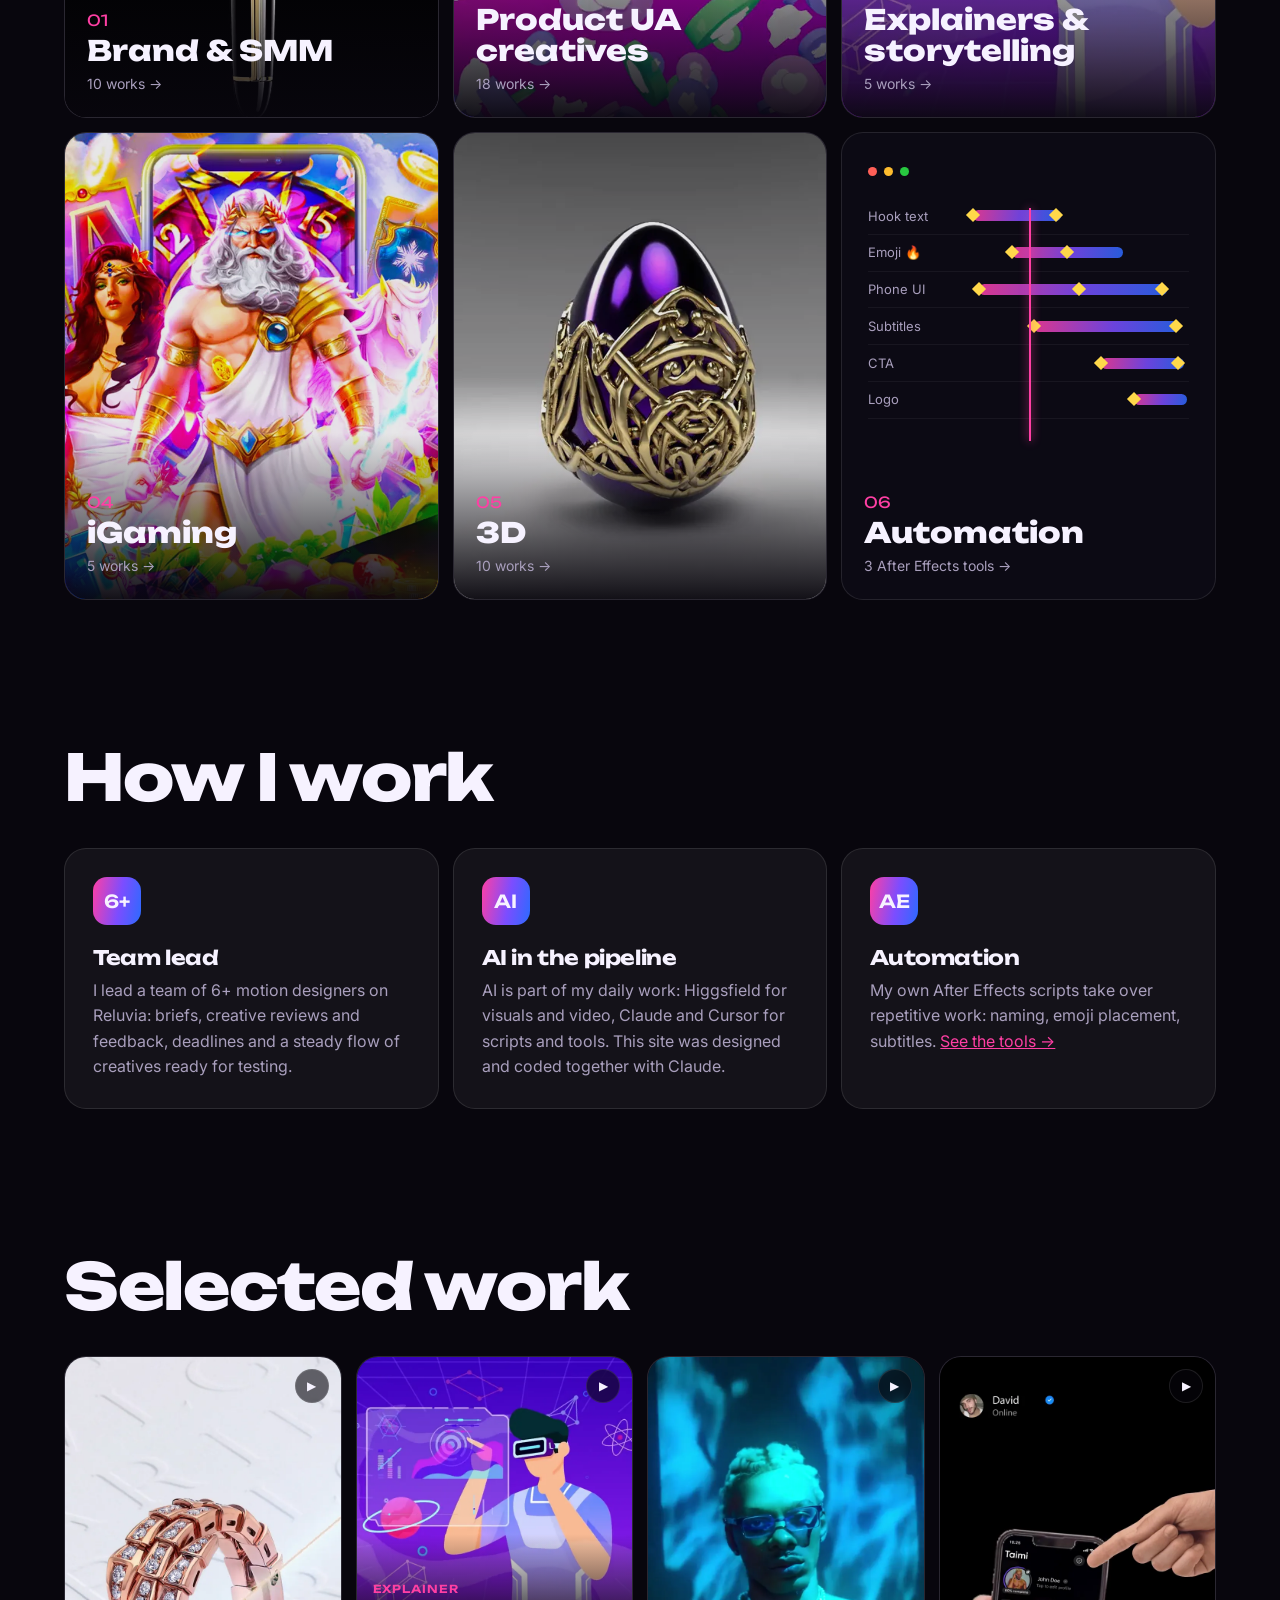
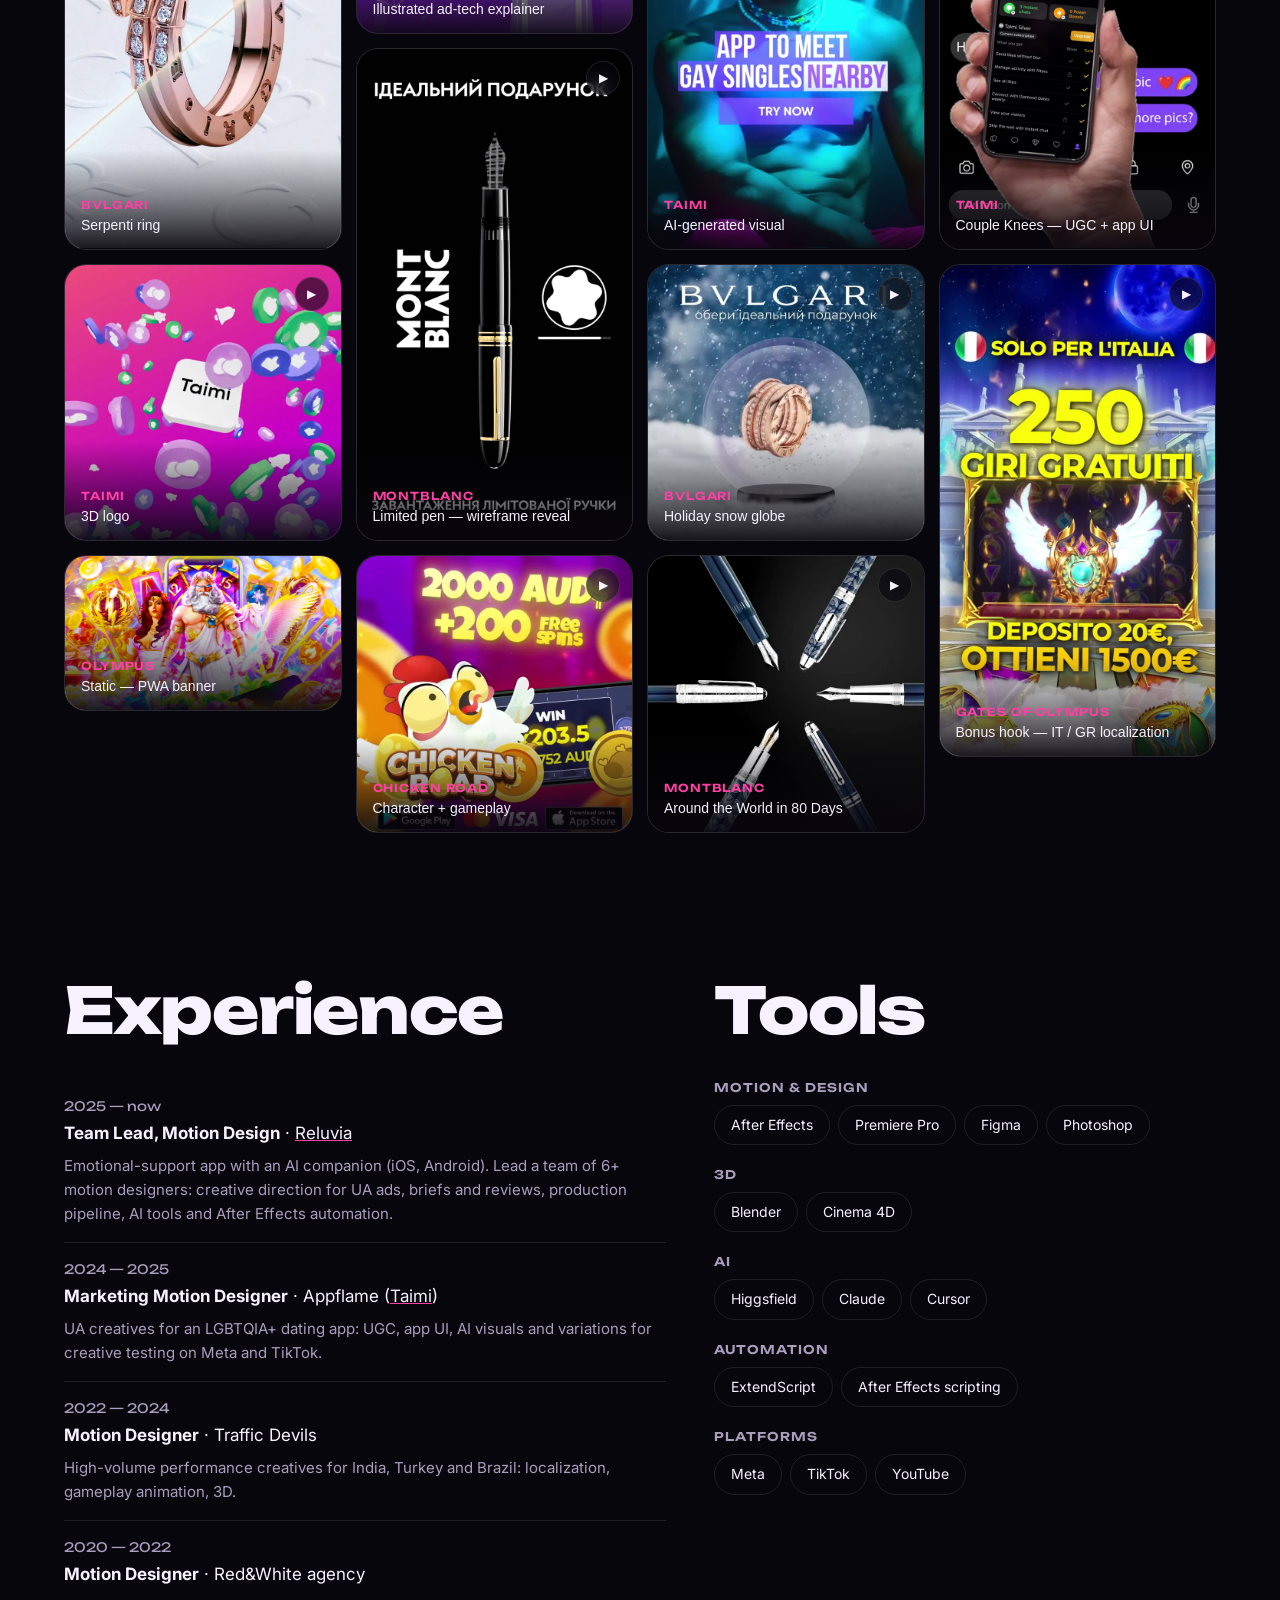
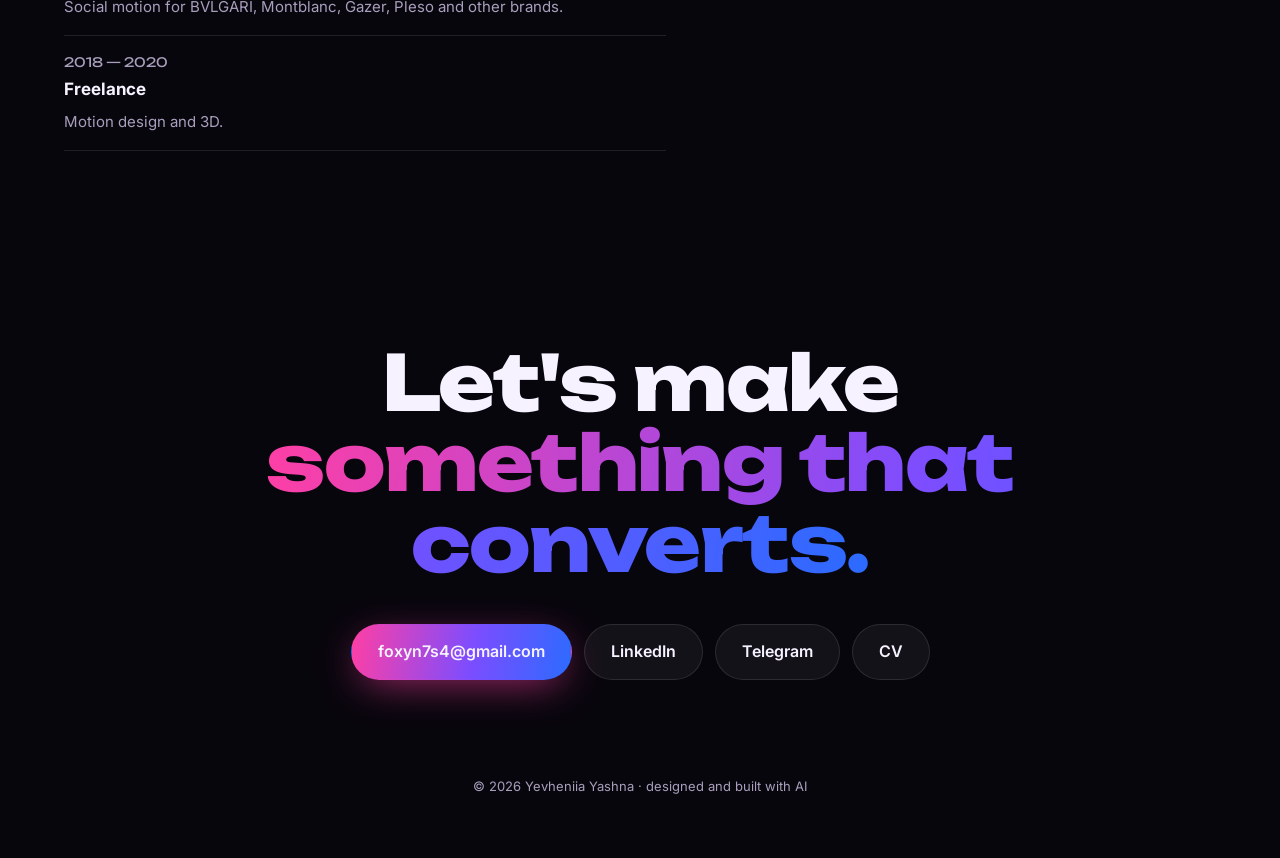
==== commit 8e063e9e: "Phone burger menu for everyone (Foxy liked the test) Co-Authored-By: Claude Opus 5.5 <noreply@anthro" ====
--- a/index.html
+++ b/index.html
@@ -19,7 +19,7 @@
 <link rel="preconnect" href="https://fonts.googleapis.com">
 <link rel="preconnect" href="https://fonts.gstatic.com" crossorigin>
 <link href="https://fonts.googleapis.com/css2?family=Unbounded:wght@400;600;800&family=Inter:wght@400;500;600&display=swap" rel="stylesheet">
-<link rel="stylesheet" href="style.css?v=e7578ef1">
+<link rel="stylesheet" href="style.css?v=7f9f0dd8">
 </head>
 <body data-page="home">
 <div class="bg" aria-hidden="true"><i></i><i></i><i></i></div>
@@ -123,7 +123,7 @@
 </footer>
 <dialog id="player"><button class="close" aria-label="Close">×</button><div class="media"></div><div class="case"></div></dialog>
 <script src="works.js?v=5ff25d37"></script>
-<script src="main.js?v=842d09ae"></script>
+<script src="main.js?v=9e63b991"></script>
 <script src="bg.js?v=5798f34a"></script>
 </body>
 </html>
--- a/style.css
+++ b/style.css
@@ -255,7 +255,7 @@
 @media (max-width: 760px) {
   .nav { margin-inline: 12px; }
   .nav nav a:nth-child(n+4) { display: none; }
-  /* Burger test mode (?nav=burger) */
+  /* Phone burger menu */
   .nav-burger .nav nav { display: none; }
   .nav-burger .nav nav a:nth-child(n+4) { display: block; }
   .nav-burger .nav.open nav {
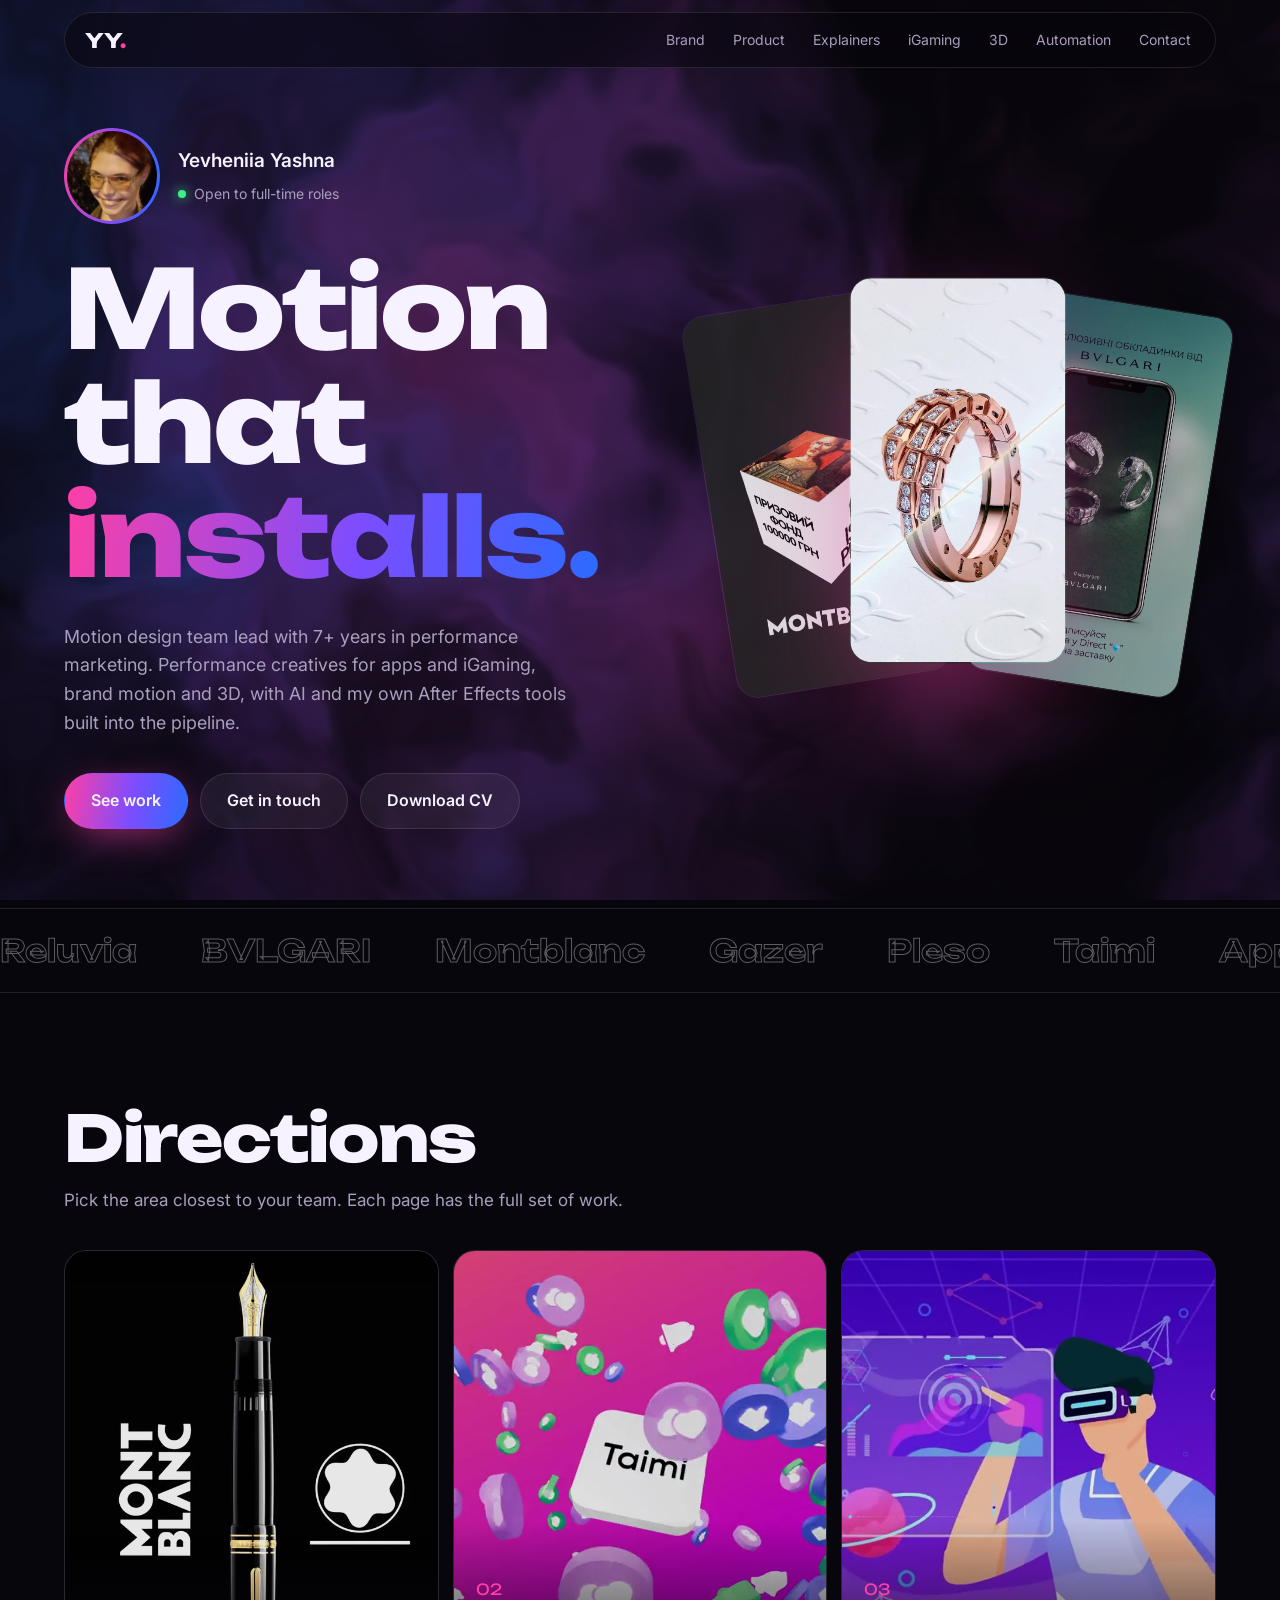
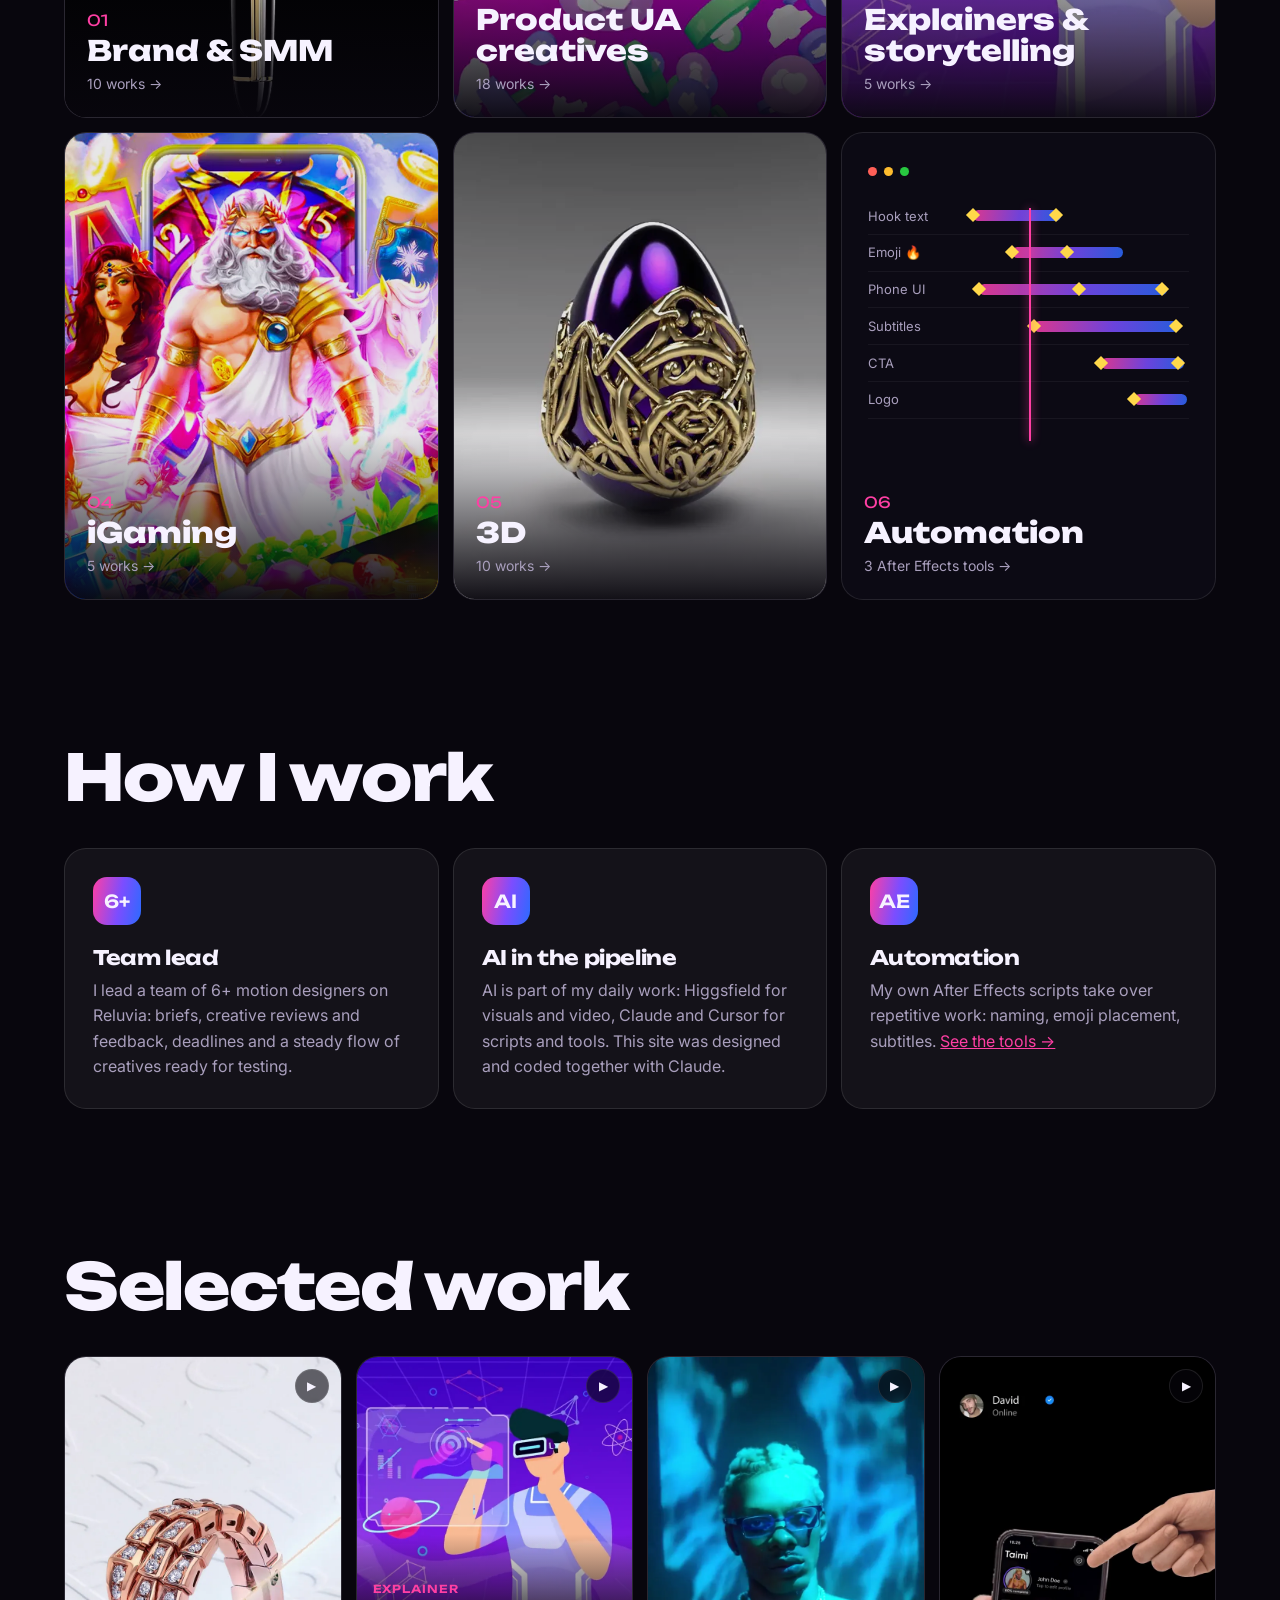
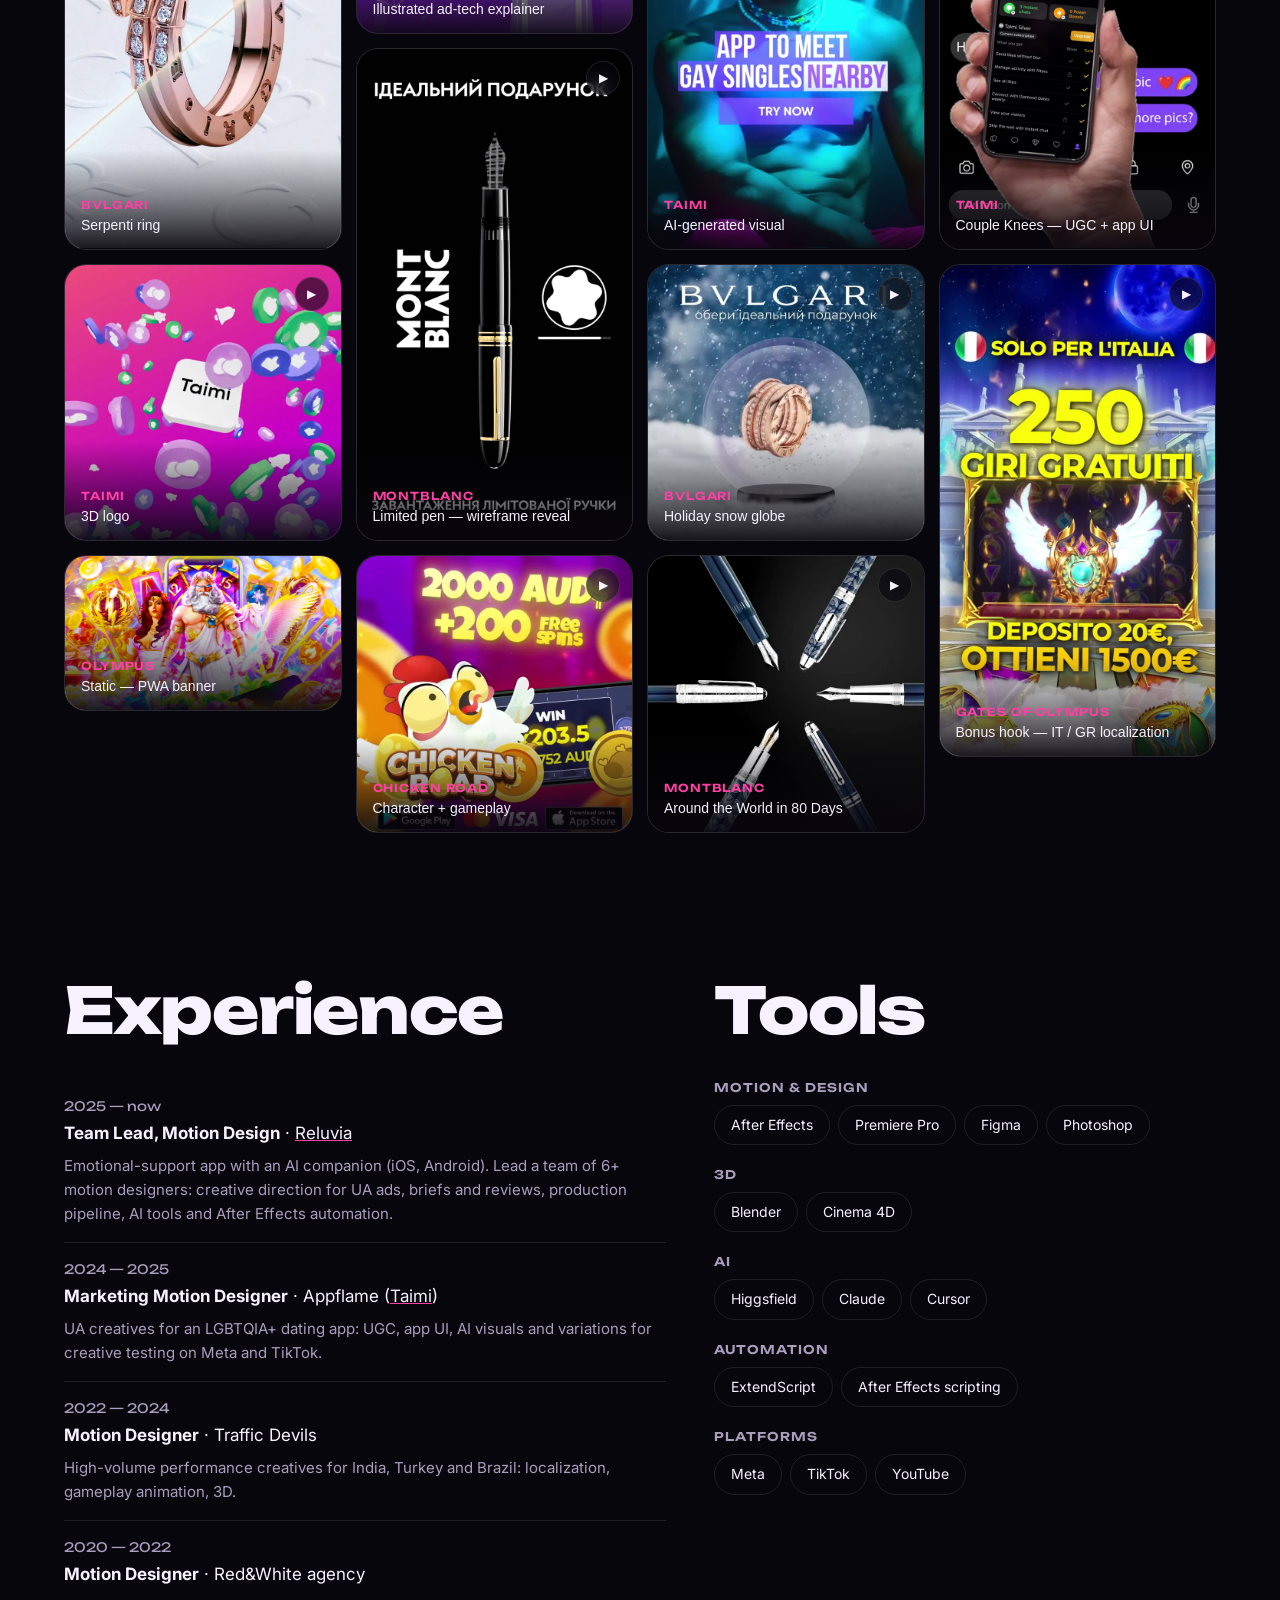
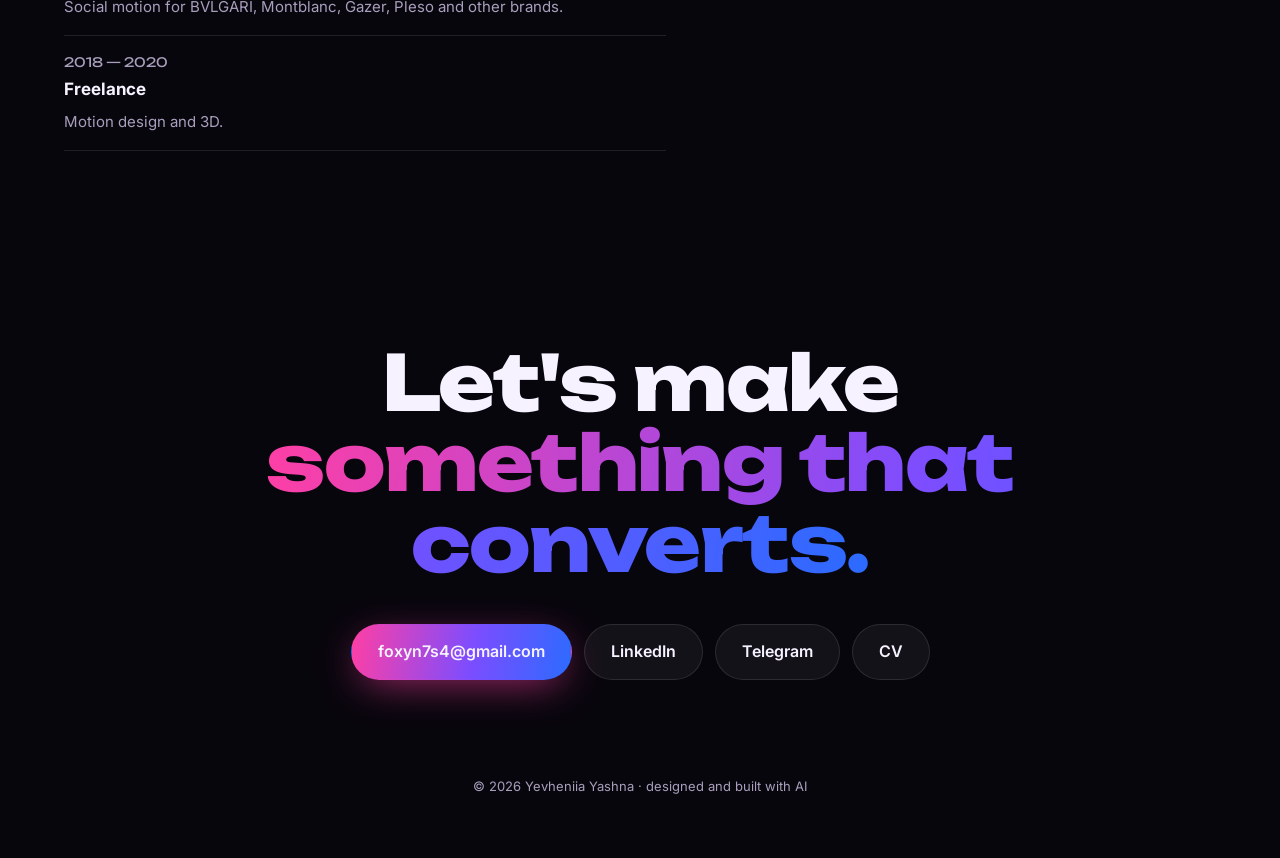
==== commit 34a1a565: "Sharper link preview image (2x) Co-Authored-By: Claude Opus 5.5 <noreply@anthropic.com> Claude-Sessi" ====
--- a/index.html
+++ b/index.html
@@ -8,8 +8,8 @@
 <meta property="og:title" content="Yevheniia Yashna — Senior Motion Designer & Team Lead · Performance Creatives">
 <meta property="og:description" content="Motion design team lead with 7+ years in performance marketing: creatives for apps and iGaming, brand motion, 3D, AI and After Effects automation.">
 <meta property="og:image" content="https://foxyn7s4.github.io/media/og_home.jpg">
-<meta property="og:image:width" content="1200">
-<meta property="og:image:height" content="627">
+<meta property="og:image:width" content="2400">
+<meta property="og:image:height" content="1254">
 <meta name="twitter:card" content="summary_large_image">
 <meta property="og:type" content="website">
 <link rel="icon" href="favicon.ico?v=2" sizes="any">
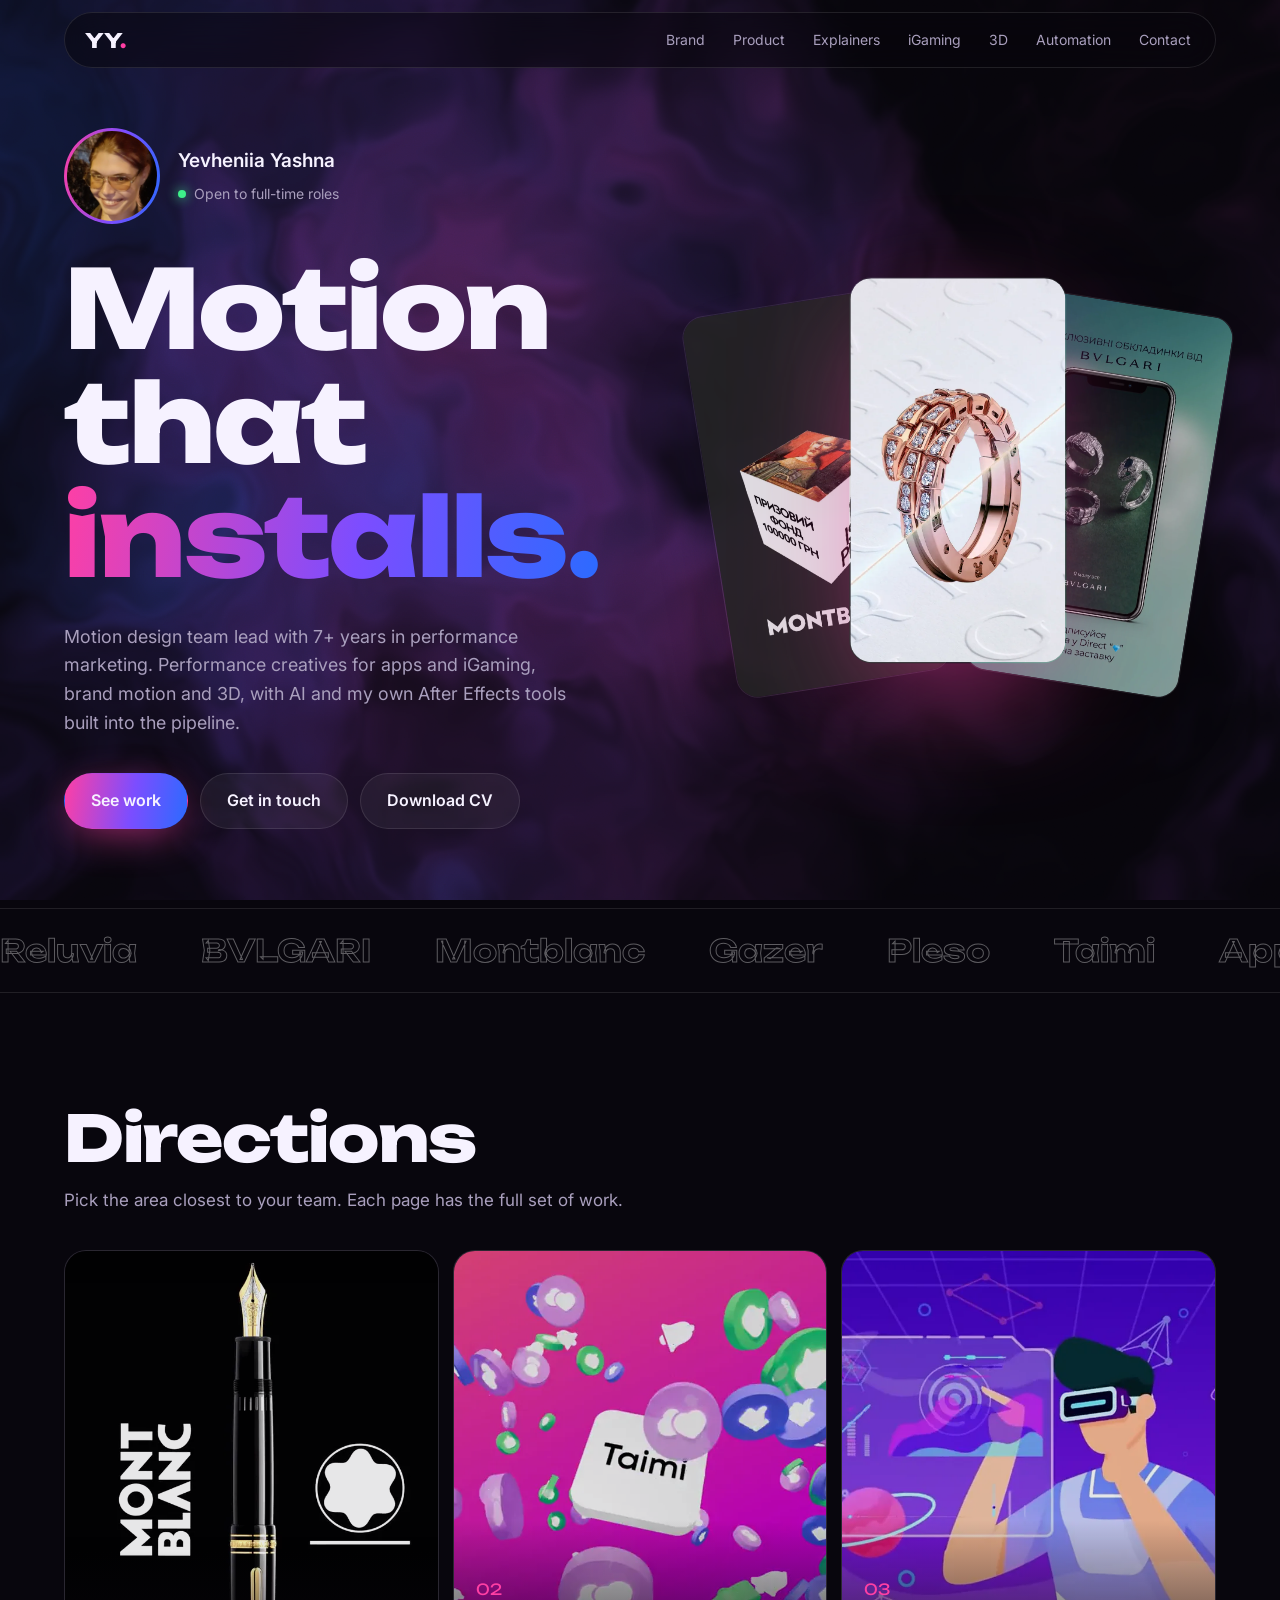
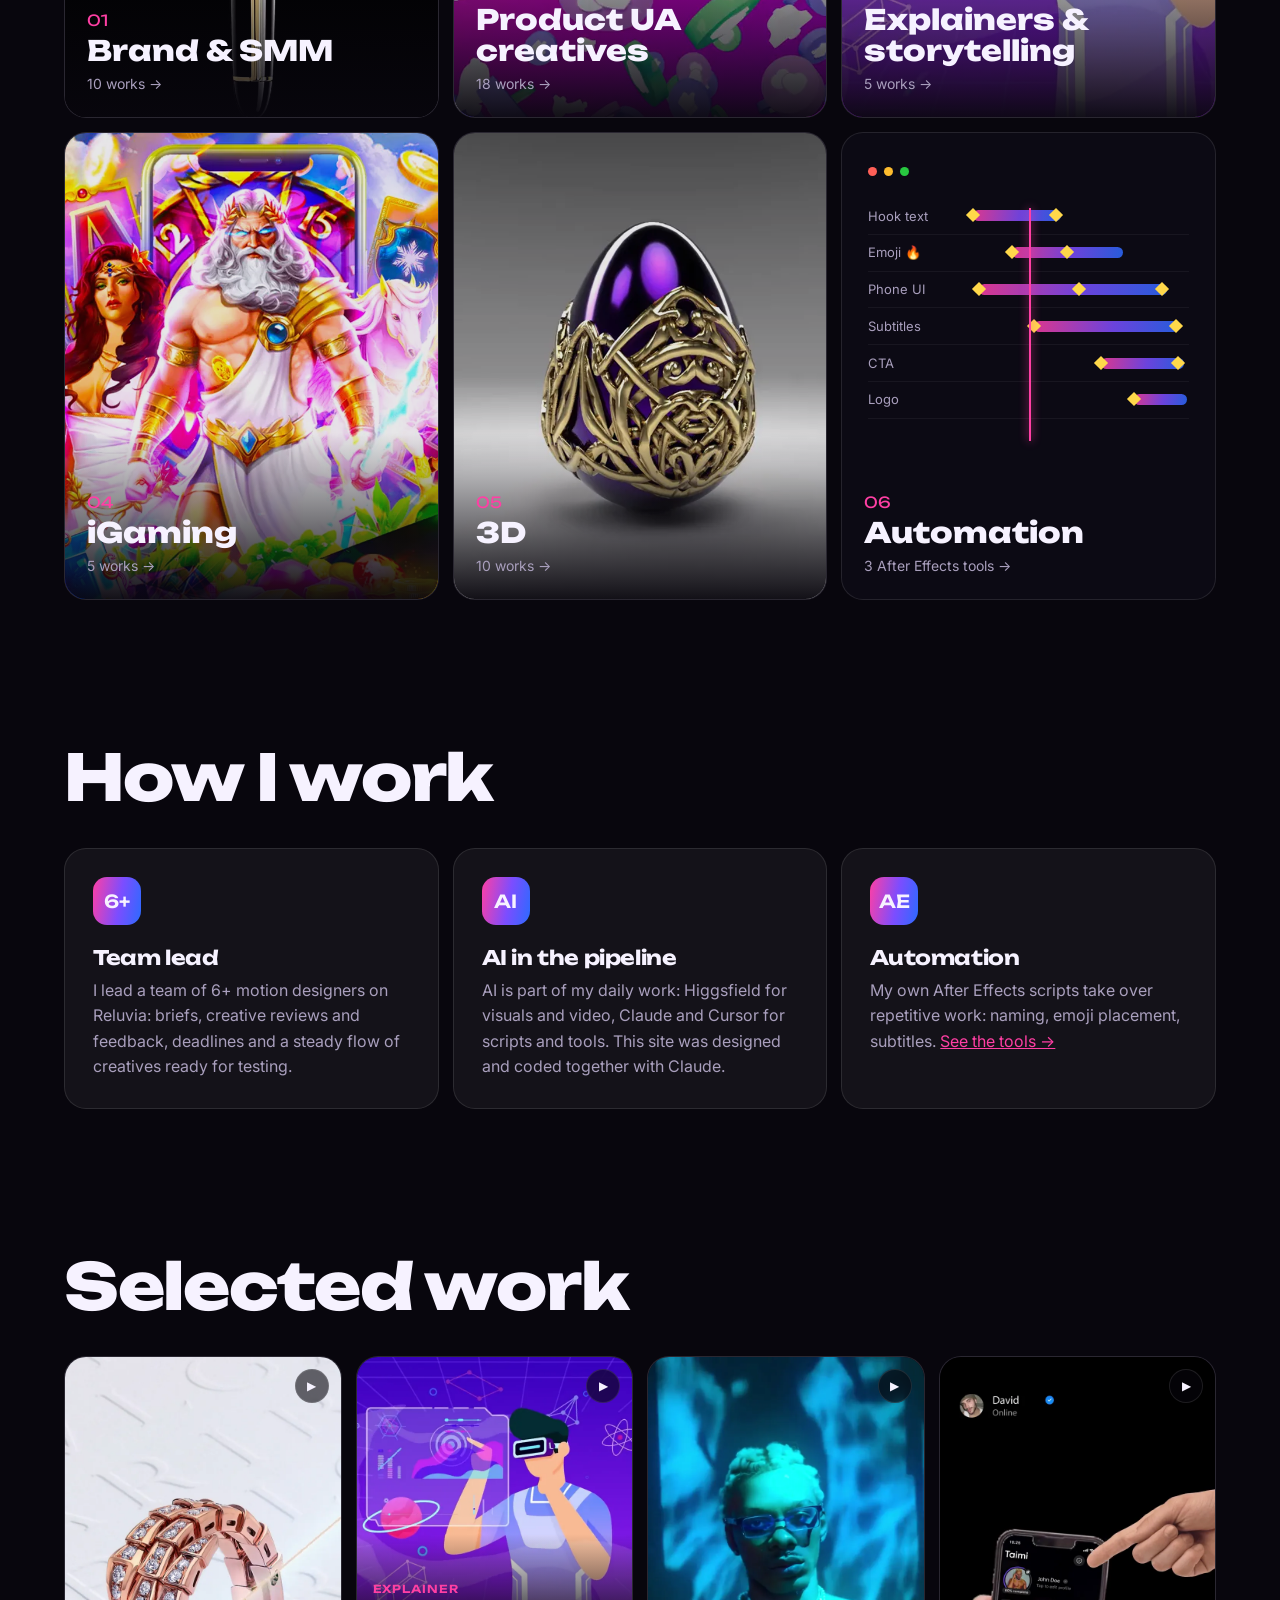
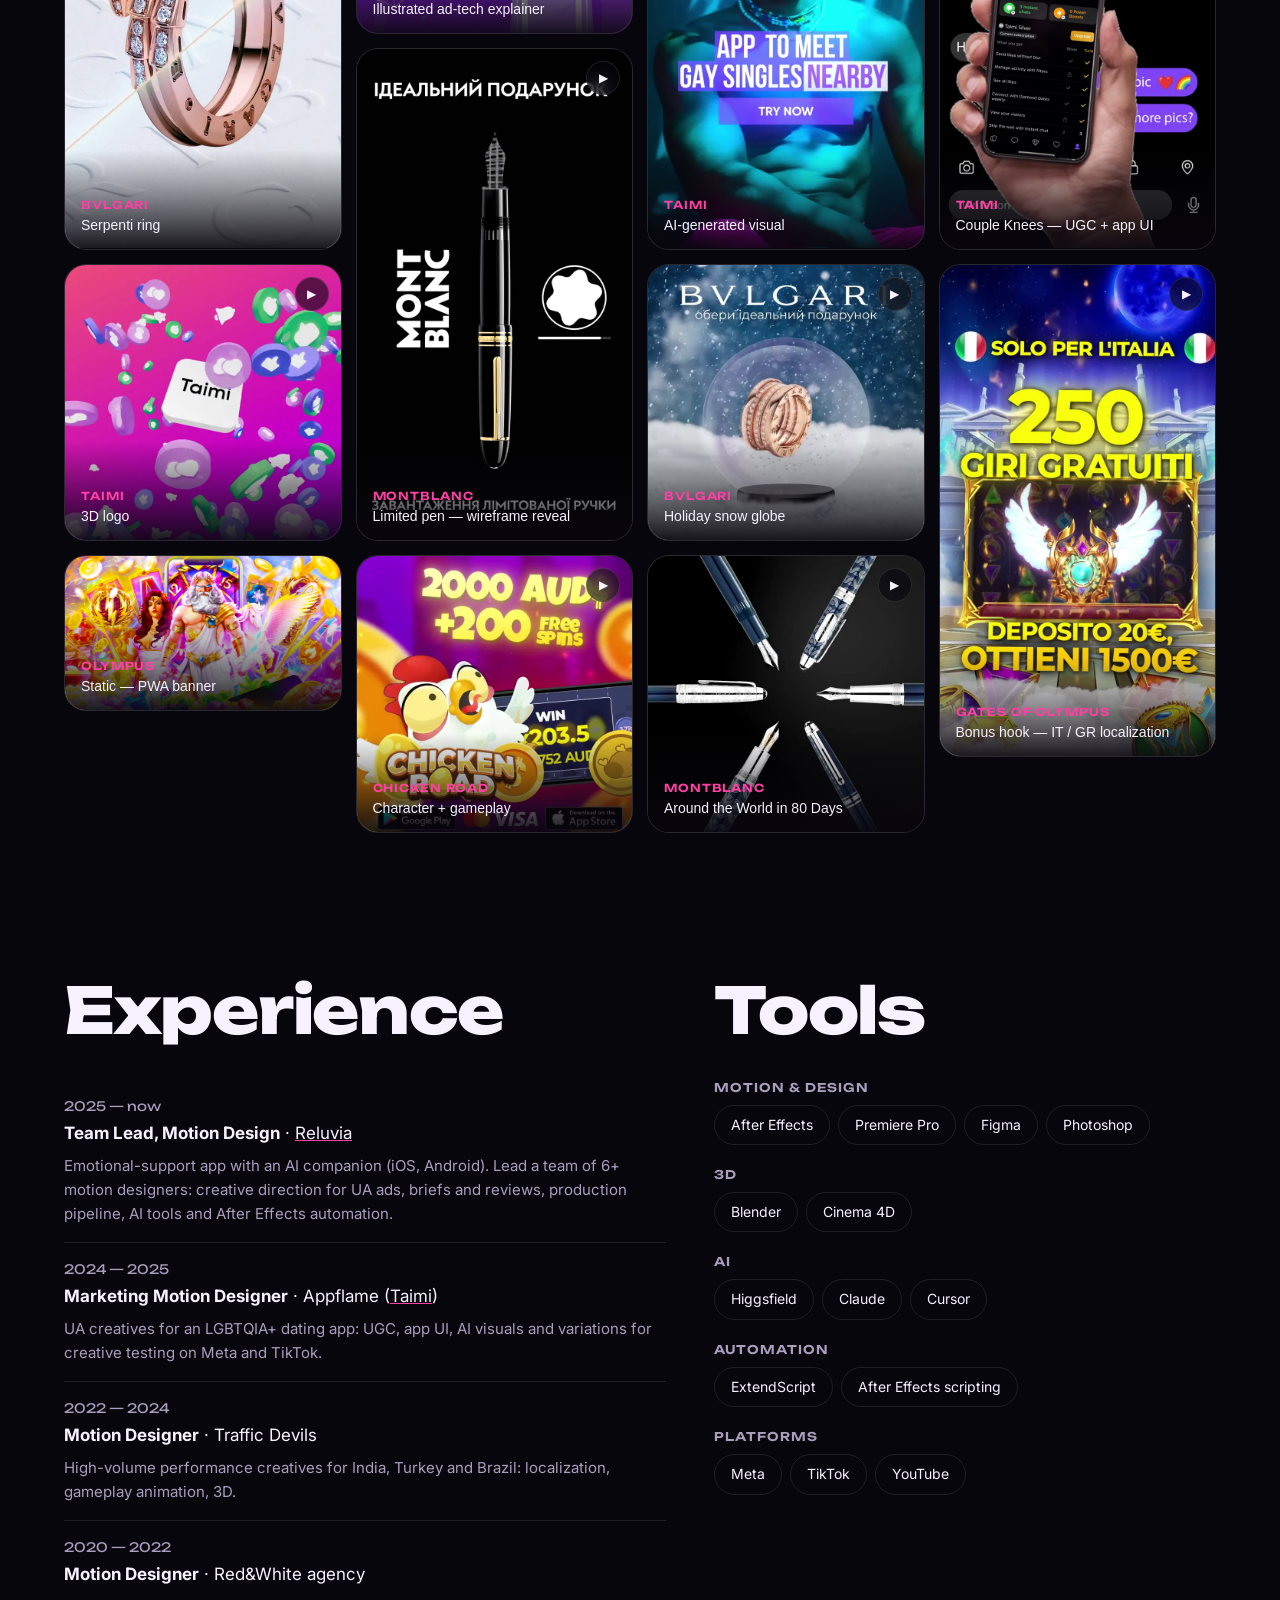
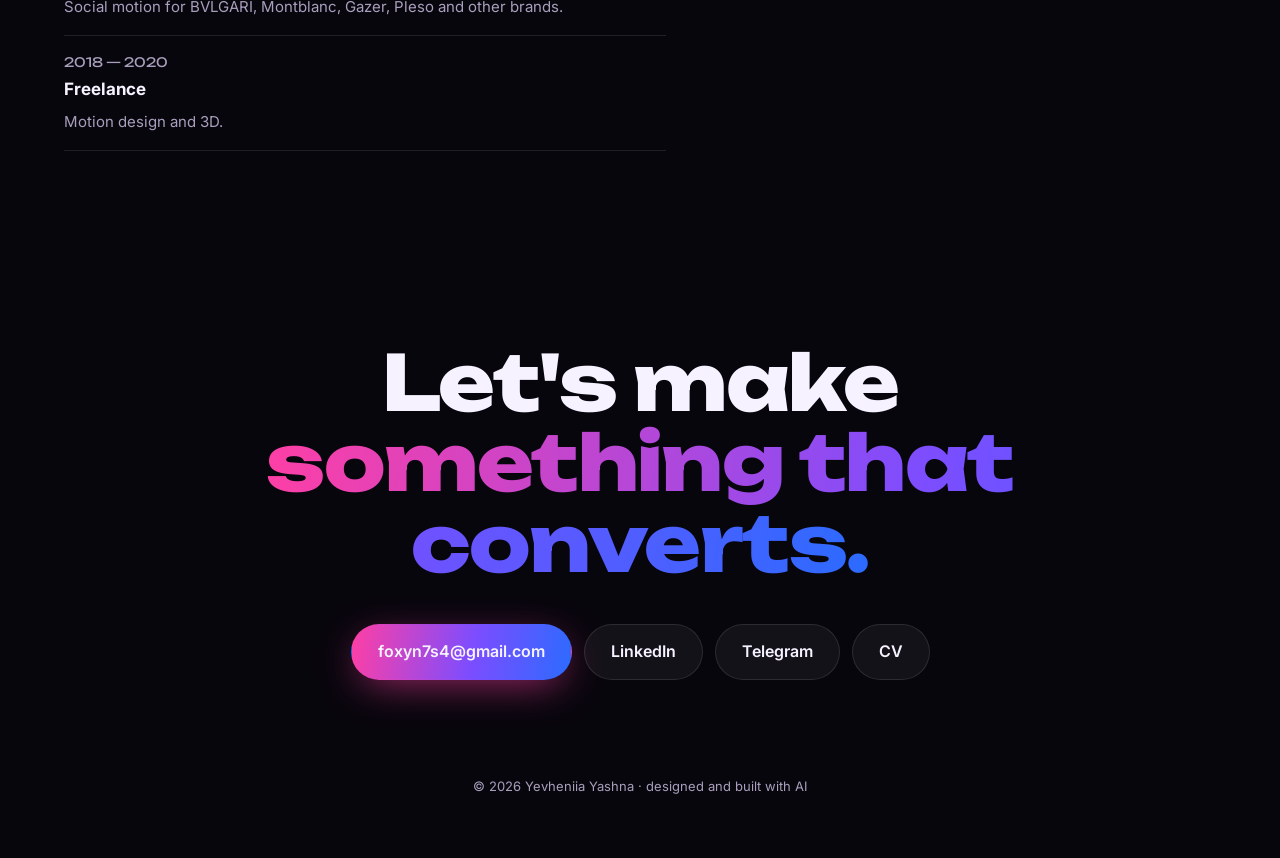
==== commit ae90c4b9: "Add Cloudflare Web Analytics Co-Authored-By: Claude Opus 5.5 <noreply@anthropic.com> Claude-Session:" ====
--- a/index.html
+++ b/index.html
@@ -125,5 +125,6 @@
 <script src="works.js?v=5ff25d37"></script>
 <script src="main.js?v=9e63b991"></script>
 <script src="bg.js?v=5798f34a"></script>
+<!-- Cloudflare Web Analytics --><script defer src="https://static.cloudflareinsights.com/beacon.min.js" data-cf-beacon='{"token": "41ac3dfa5c3a4ce5bf65f64a46b93b88"}'></script><!-- End Cloudflare Web Analytics -->
 </body>
 </html>
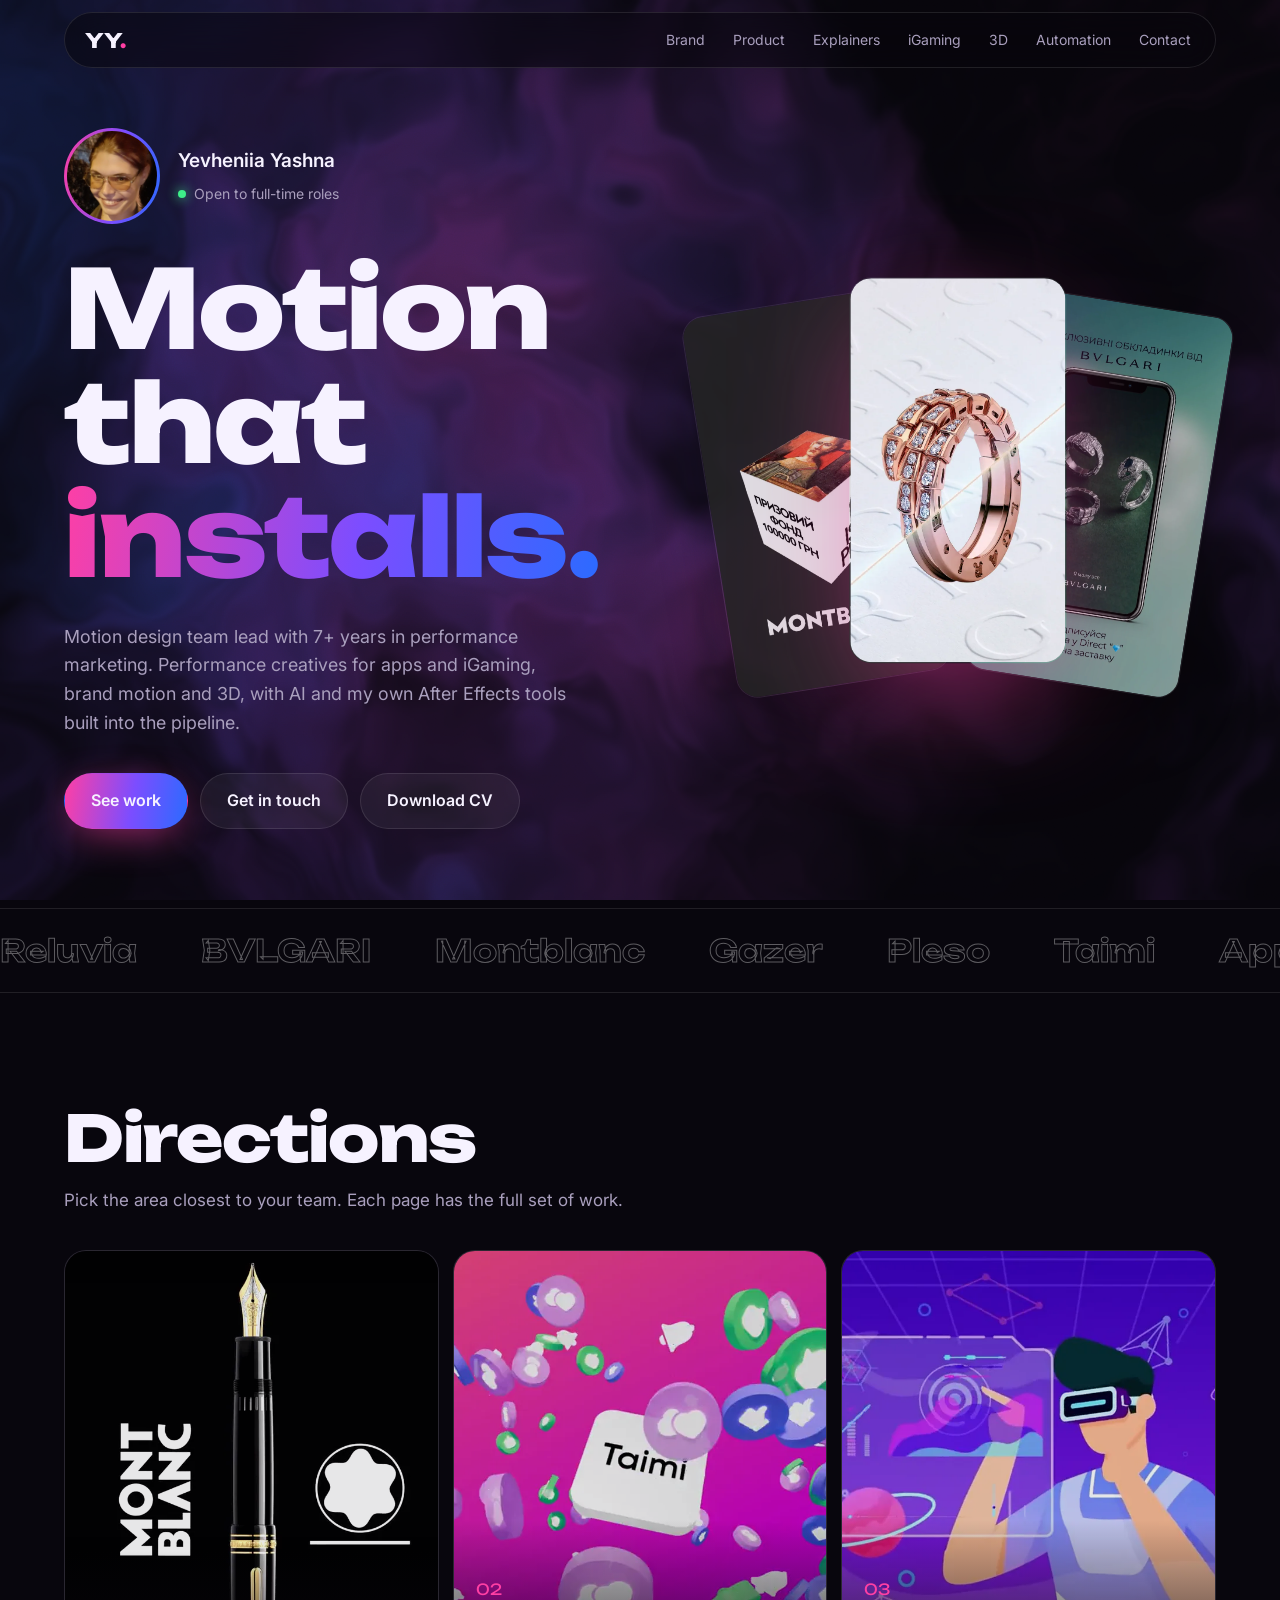
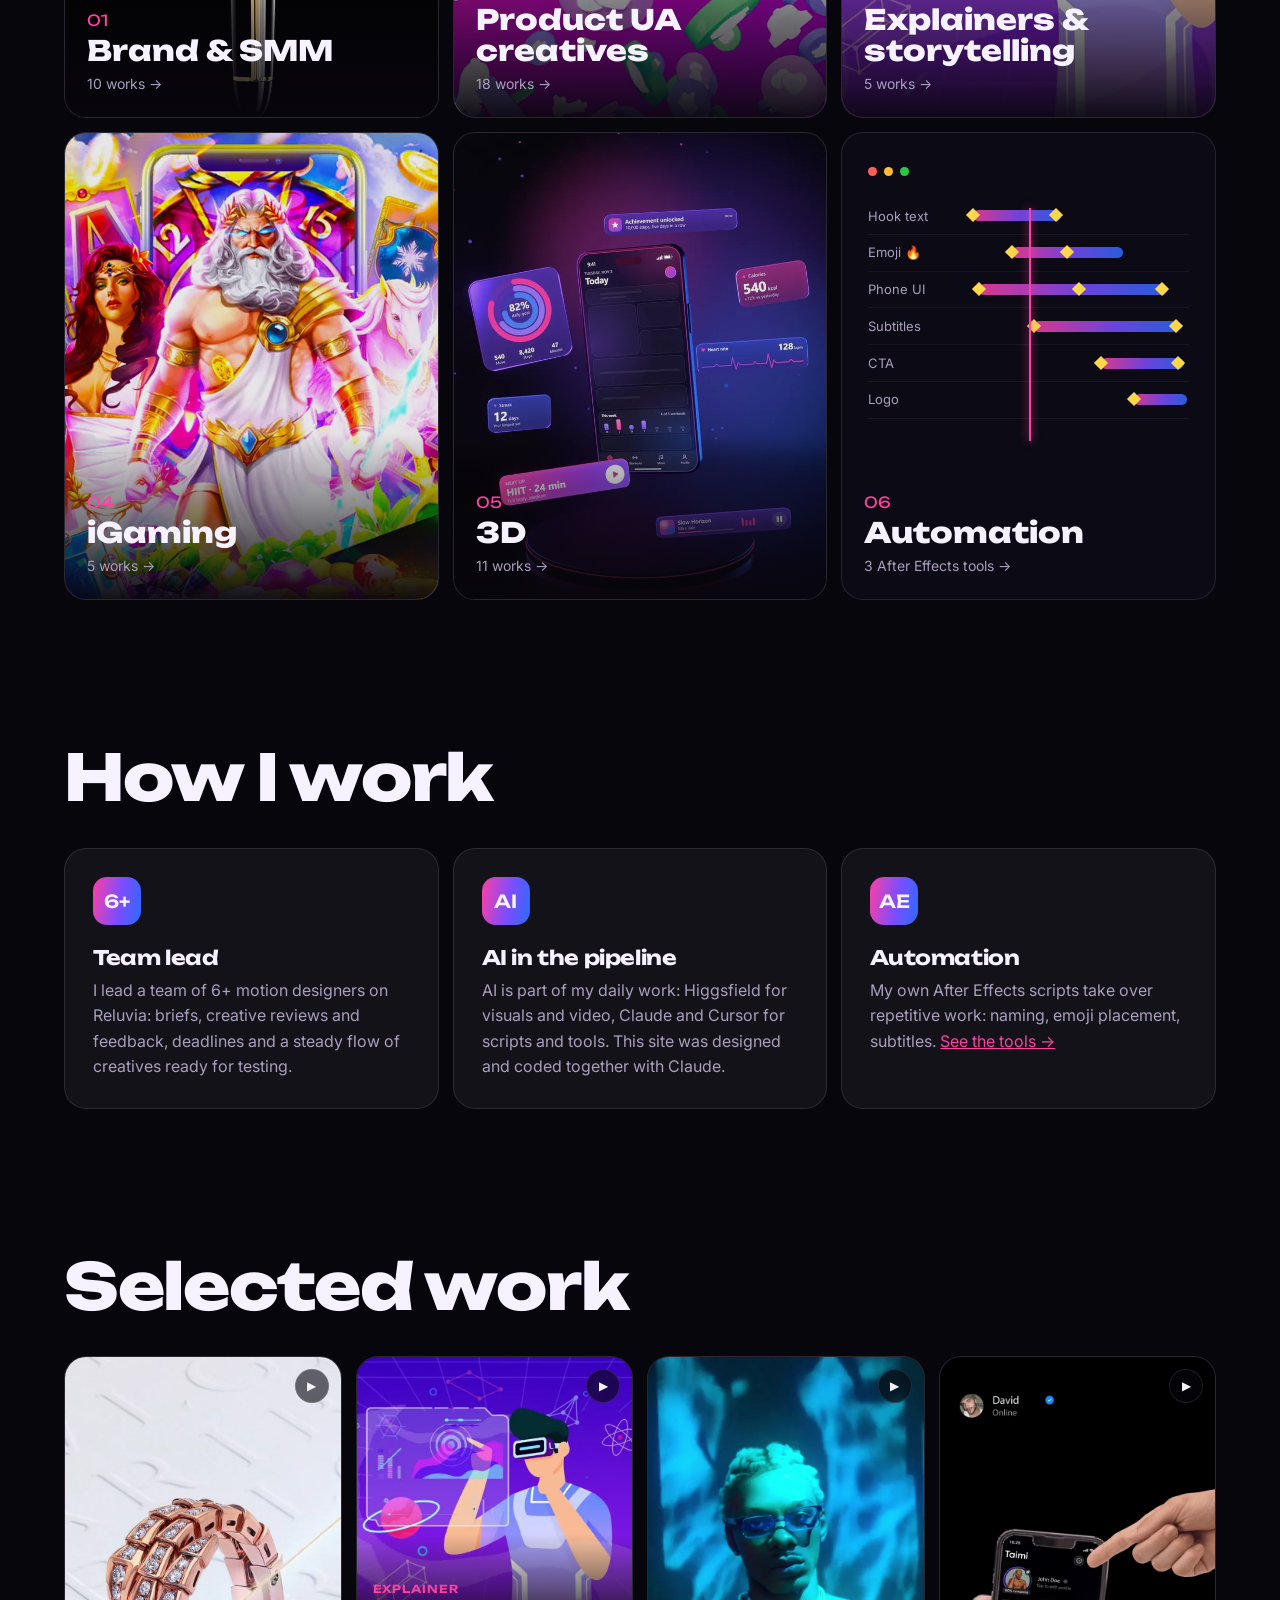
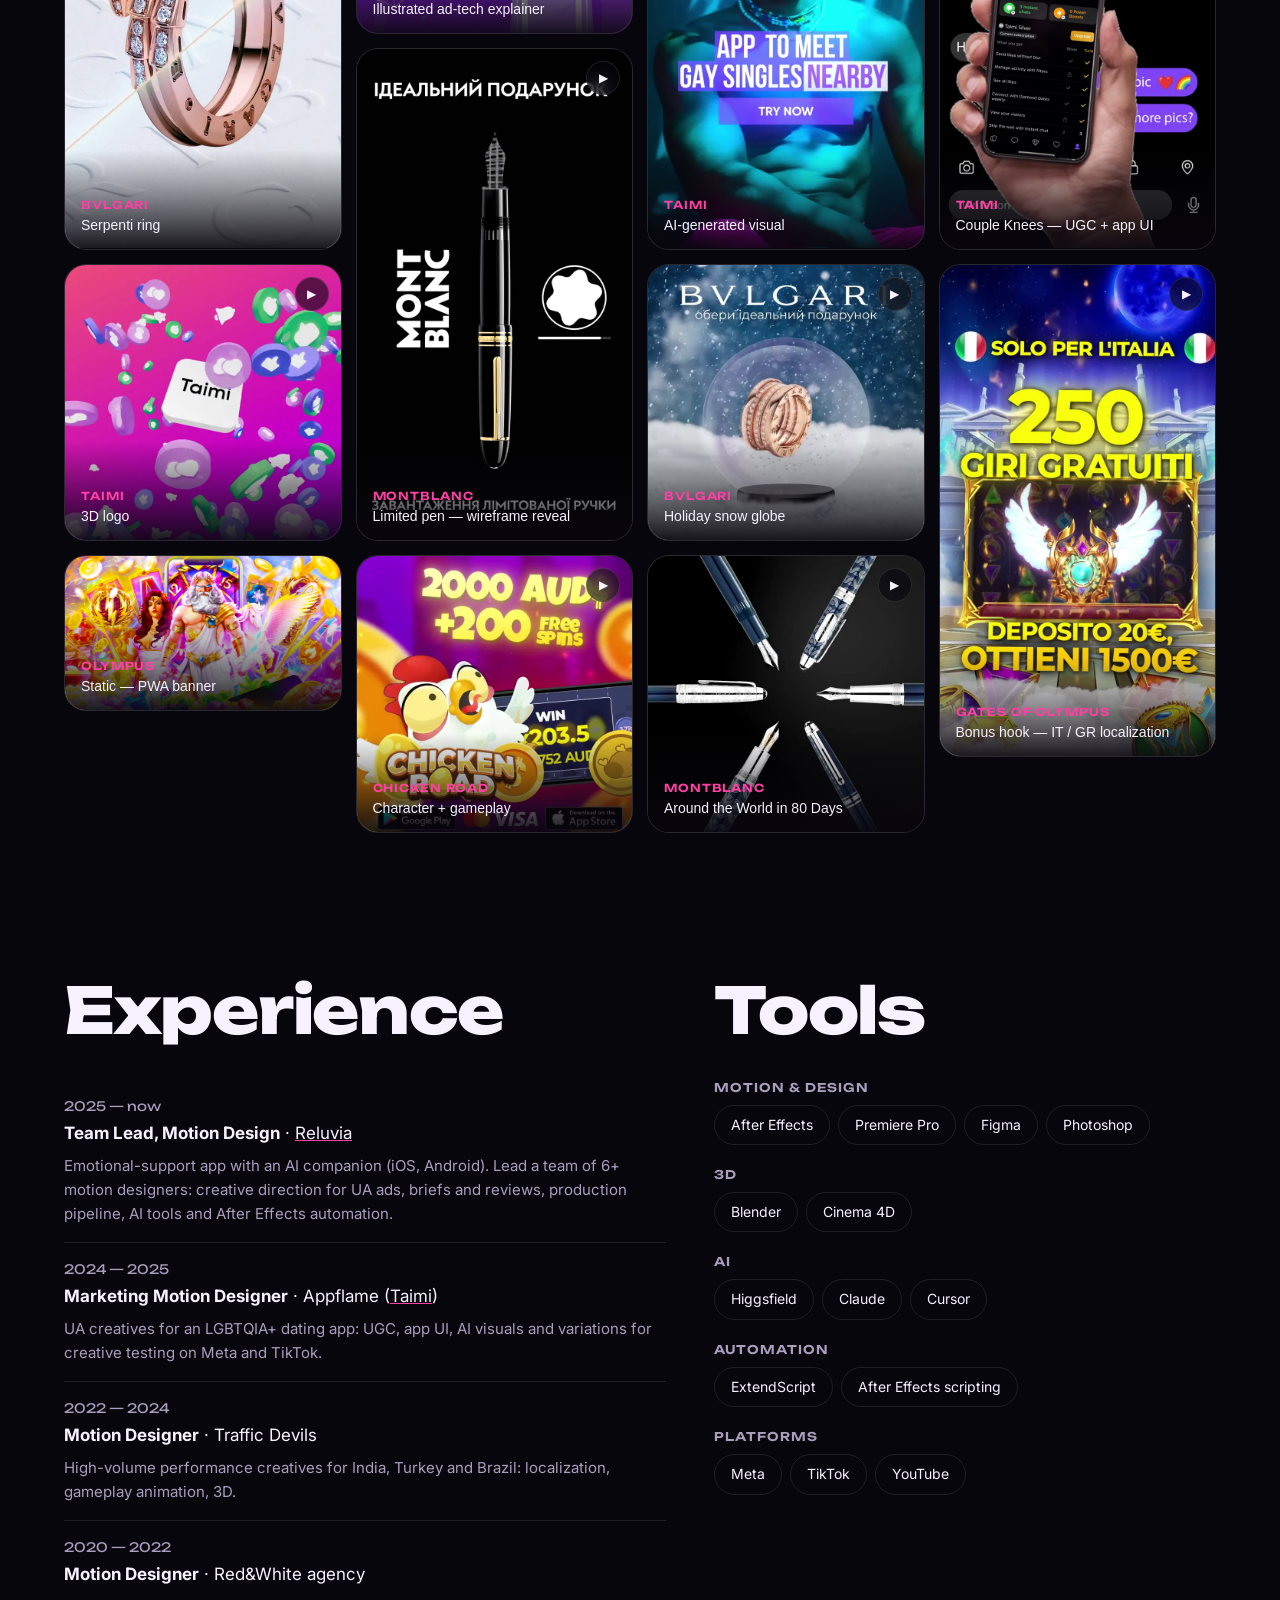
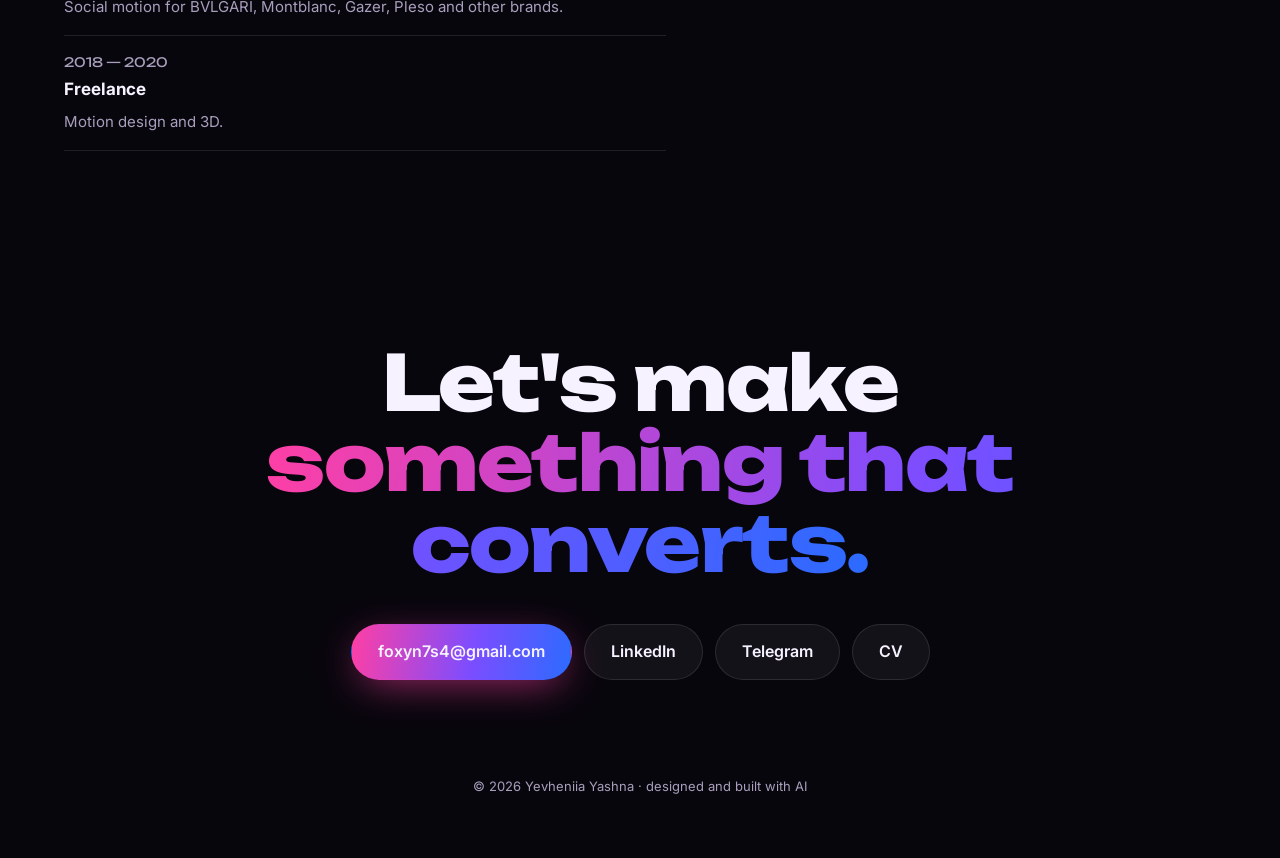
==== commit ebbe3c20: "3D: add phone UI loop as first work and 3D cover Seamless 6 s Blender loop (fitness app UI cards lif" ====
--- a/index.html
+++ b/index.html
@@ -122,7 +122,7 @@
   <p class="foot">© 2026 Yevheniia Yashna · designed and built with AI</p>
 </footer>
 <dialog id="player"><button class="close" aria-label="Close">×</button><div class="media"></div><div class="case"></div></dialog>
-<script src="works.js?v=5ff25d37"></script>
+<script src="works.js?v=1fa18d03"></script>
 <script src="main.js?v=9e63b991"></script>
 <script src="bg.js?v=5798f34a"></script>
 <!-- Cloudflare Web Analytics --><script defer src="https://static.cloudflareinsights.com/beacon.min.js" data-cf-beacon='{"token": "41ac3dfa5c3a4ce5bf65f64a46b93b88"}'></script><!-- End Cloudflare Web Analytics -->
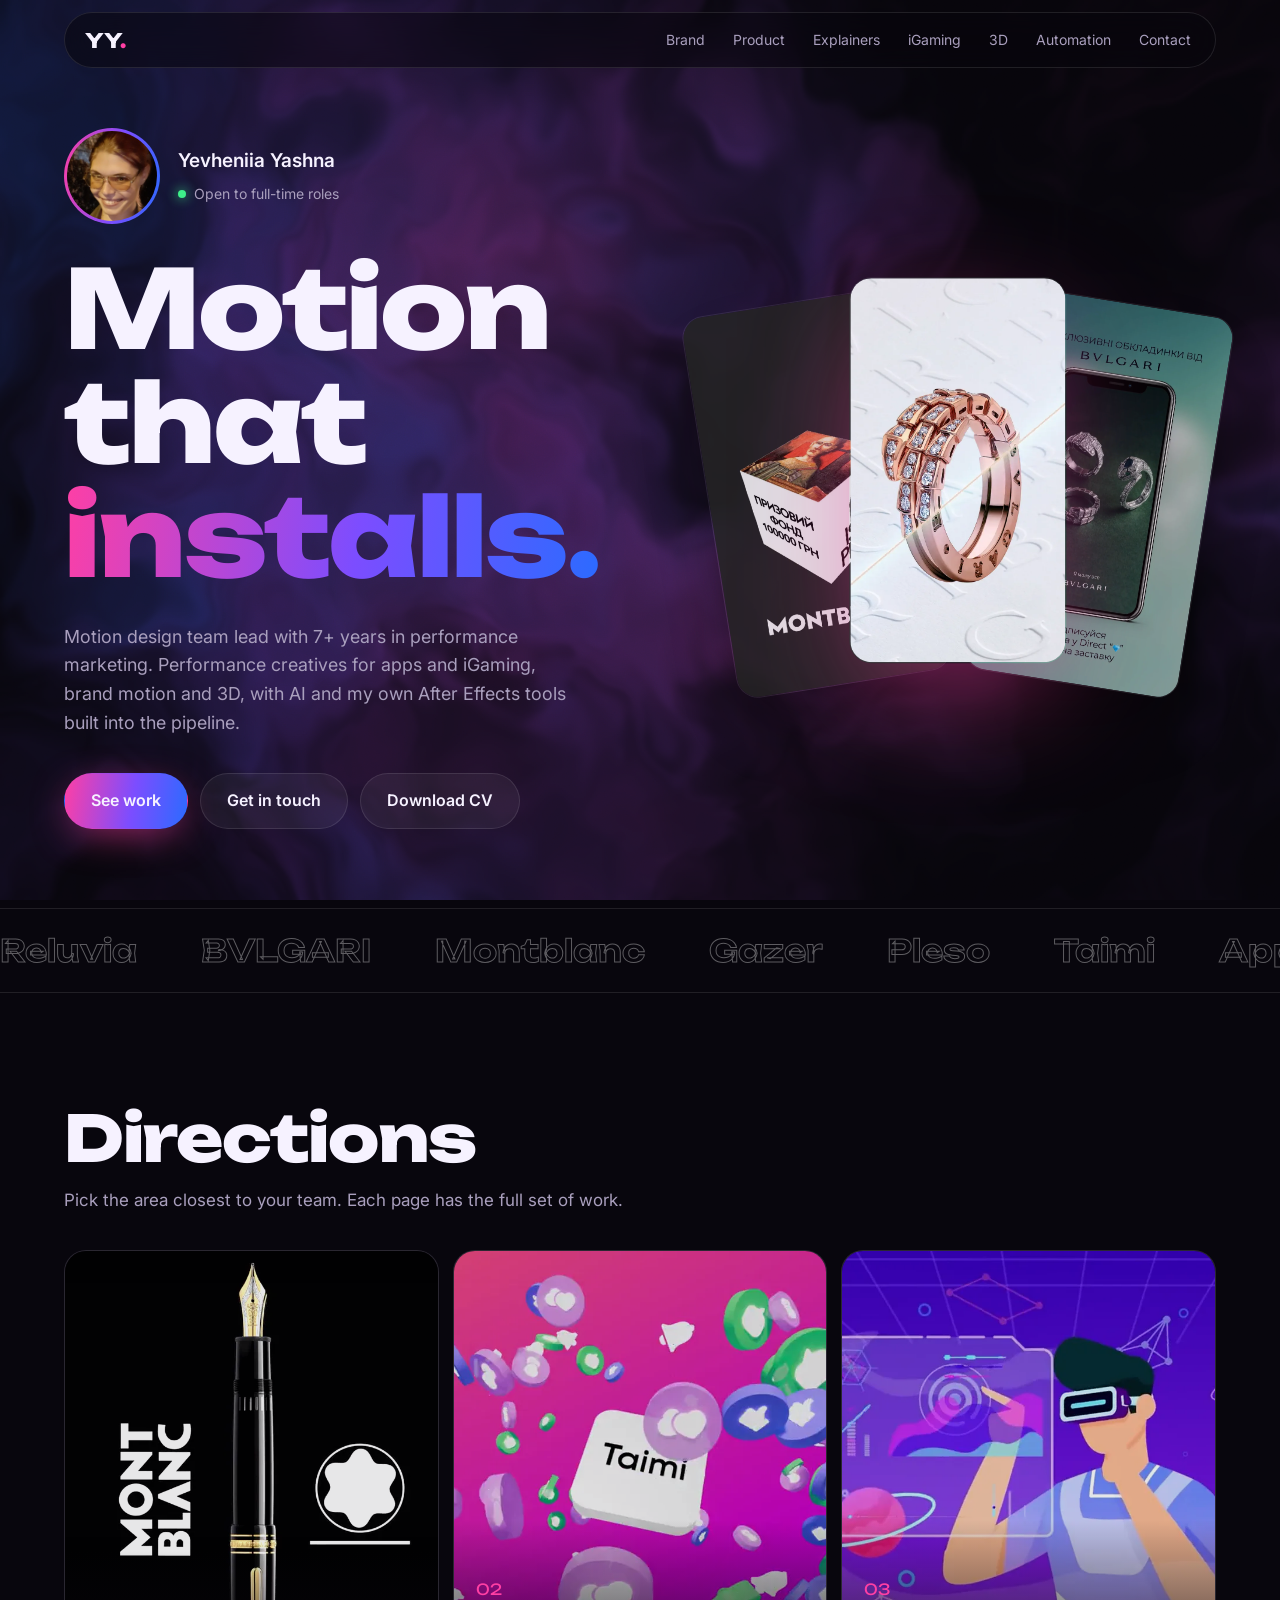
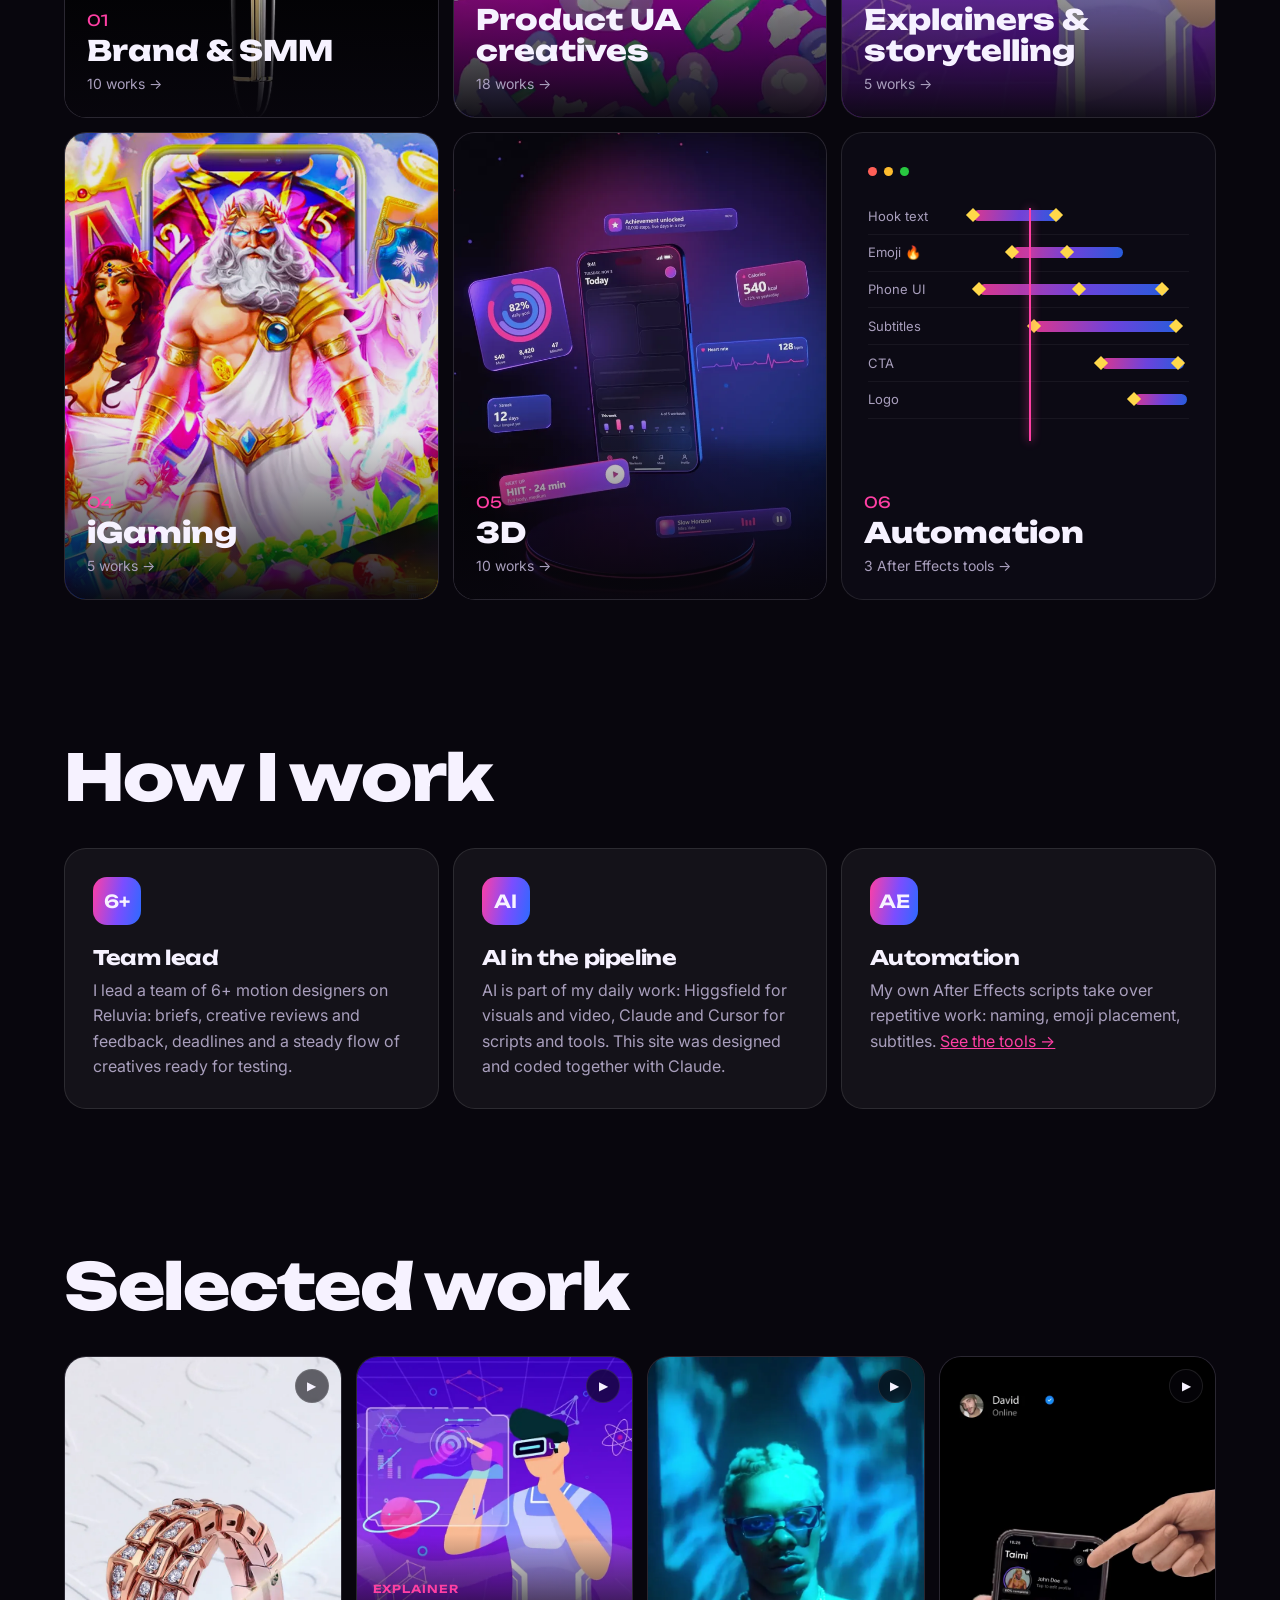
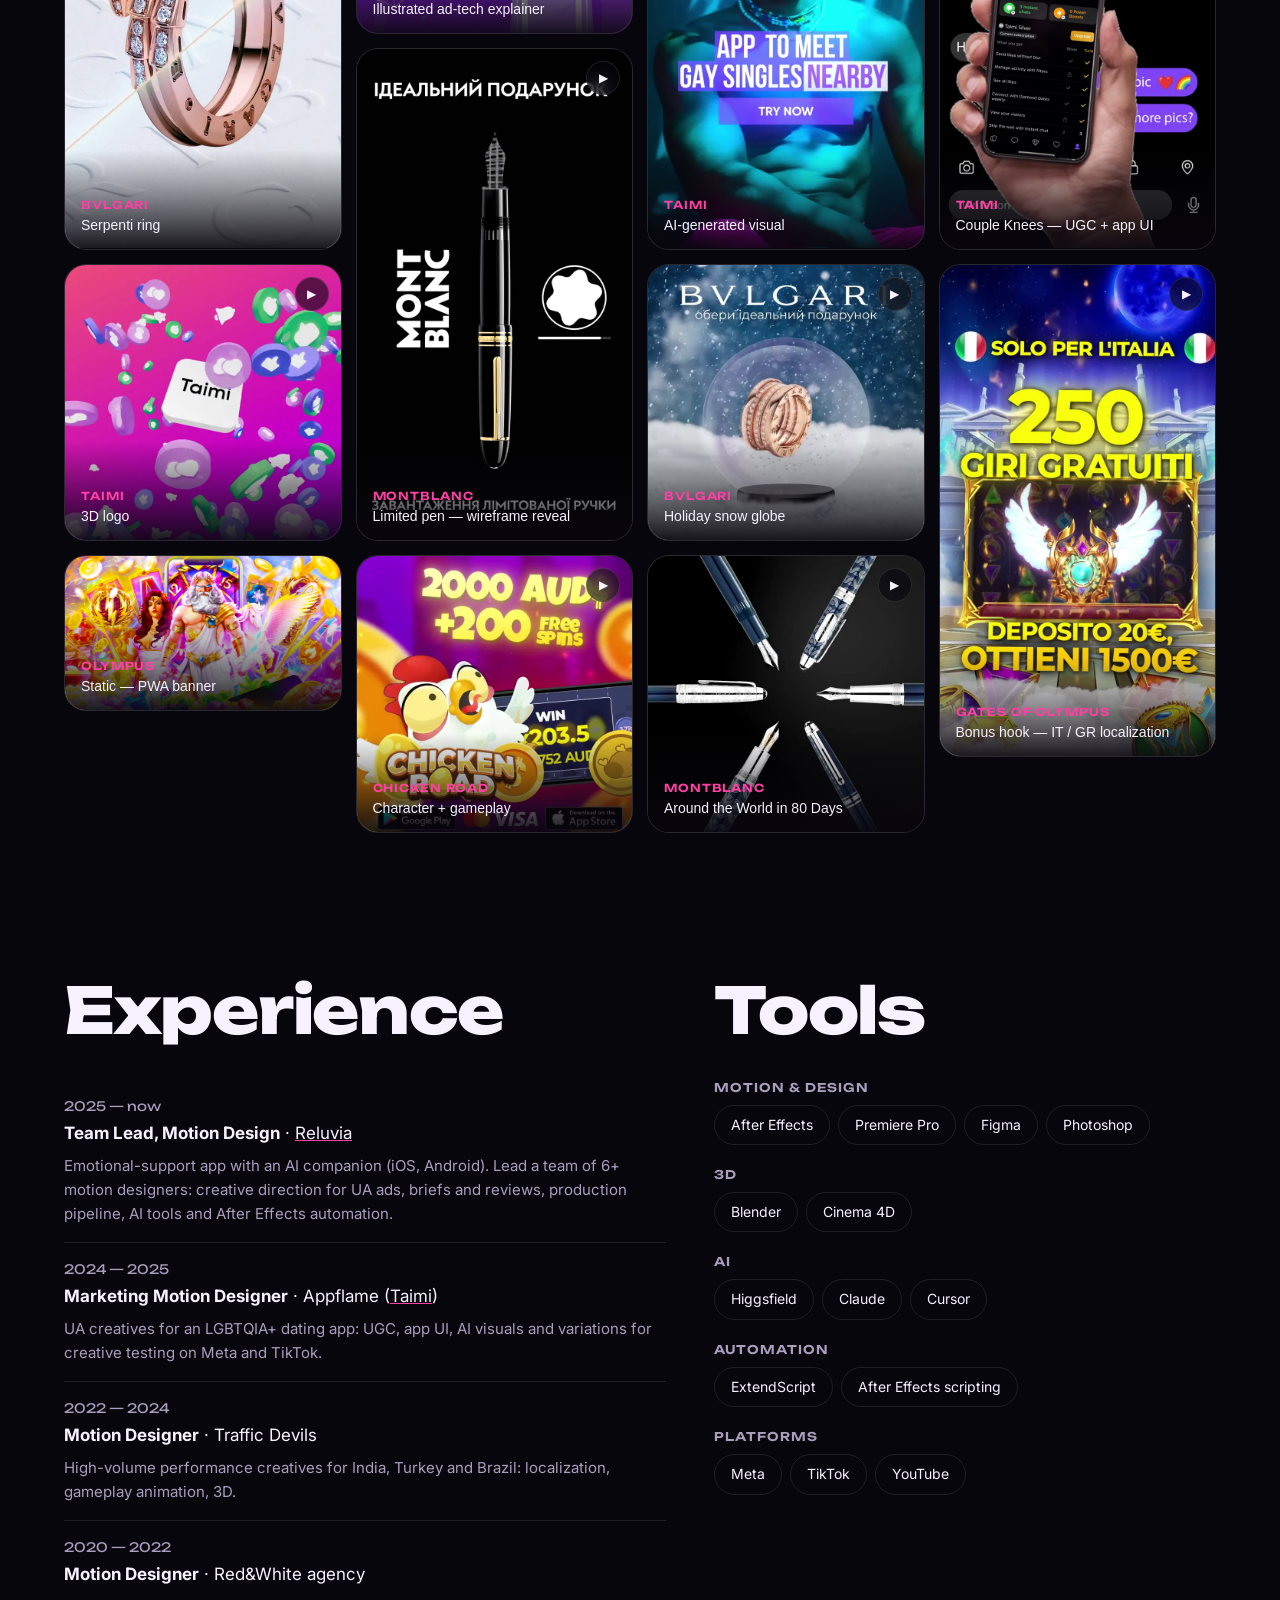
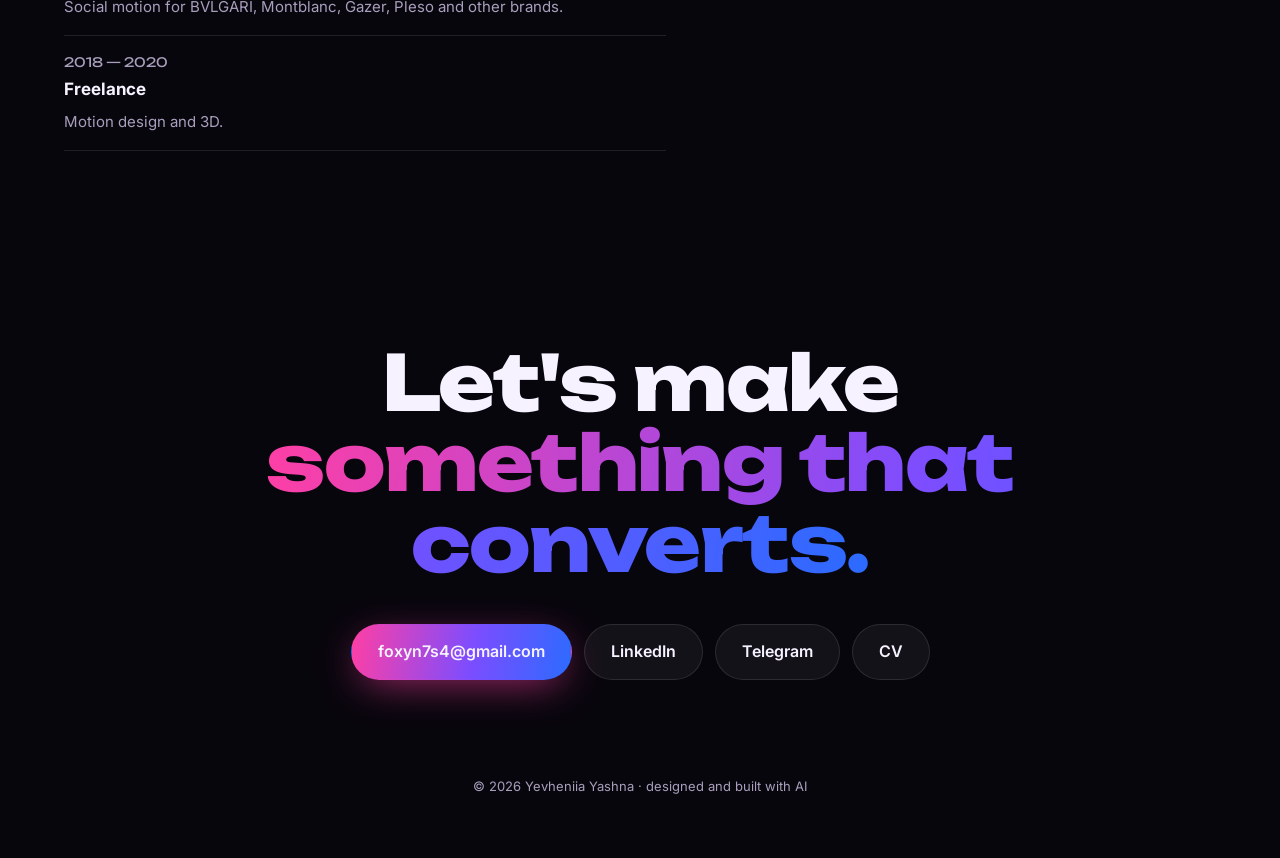
==== commit ce271e05: "3D: show the Fabergé egg once (keep the close-up) Co-Authored-By: Claude Opus 5.5 <noreply@anthropic" ====
--- a/index.html
+++ b/index.html
@@ -122,7 +122,7 @@
   <p class="foot">© 2026 Yevheniia Yashna · designed and built with AI</p>
 </footer>
 <dialog id="player"><button class="close" aria-label="Close">×</button><div class="media"></div><div class="case"></div></dialog>
-<script src="works.js?v=1fa18d03"></script>
+<script src="works.js?v=a0fcd5ae"></script>
 <script src="main.js?v=9e63b991"></script>
 <script src="bg.js?v=5798f34a"></script>
 <!-- Cloudflare Web Analytics --><script defer src="https://static.cloudflareinsights.com/beacon.min.js" data-cf-beacon='{"token": "41ac3dfa5c3a4ce5bf65f64a46b93b88"}'></script><!-- End Cloudflare Web Analytics -->
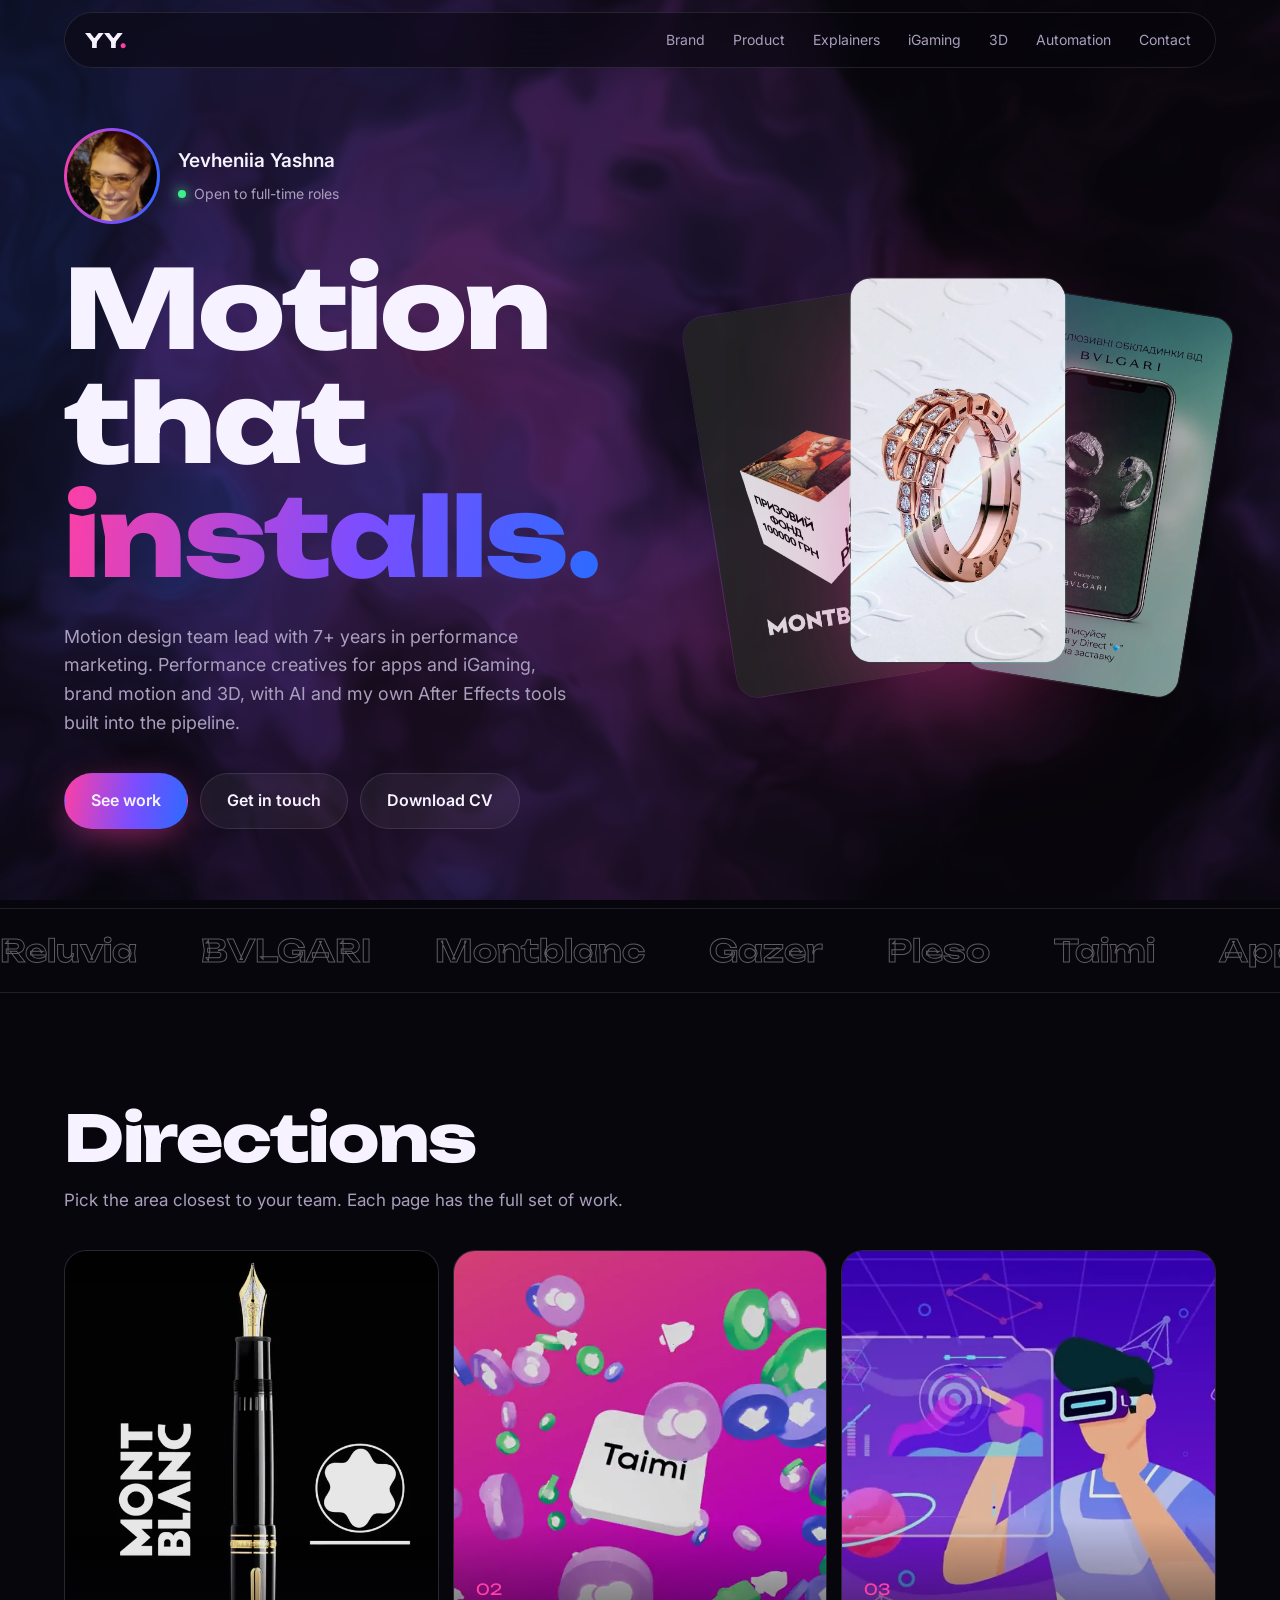
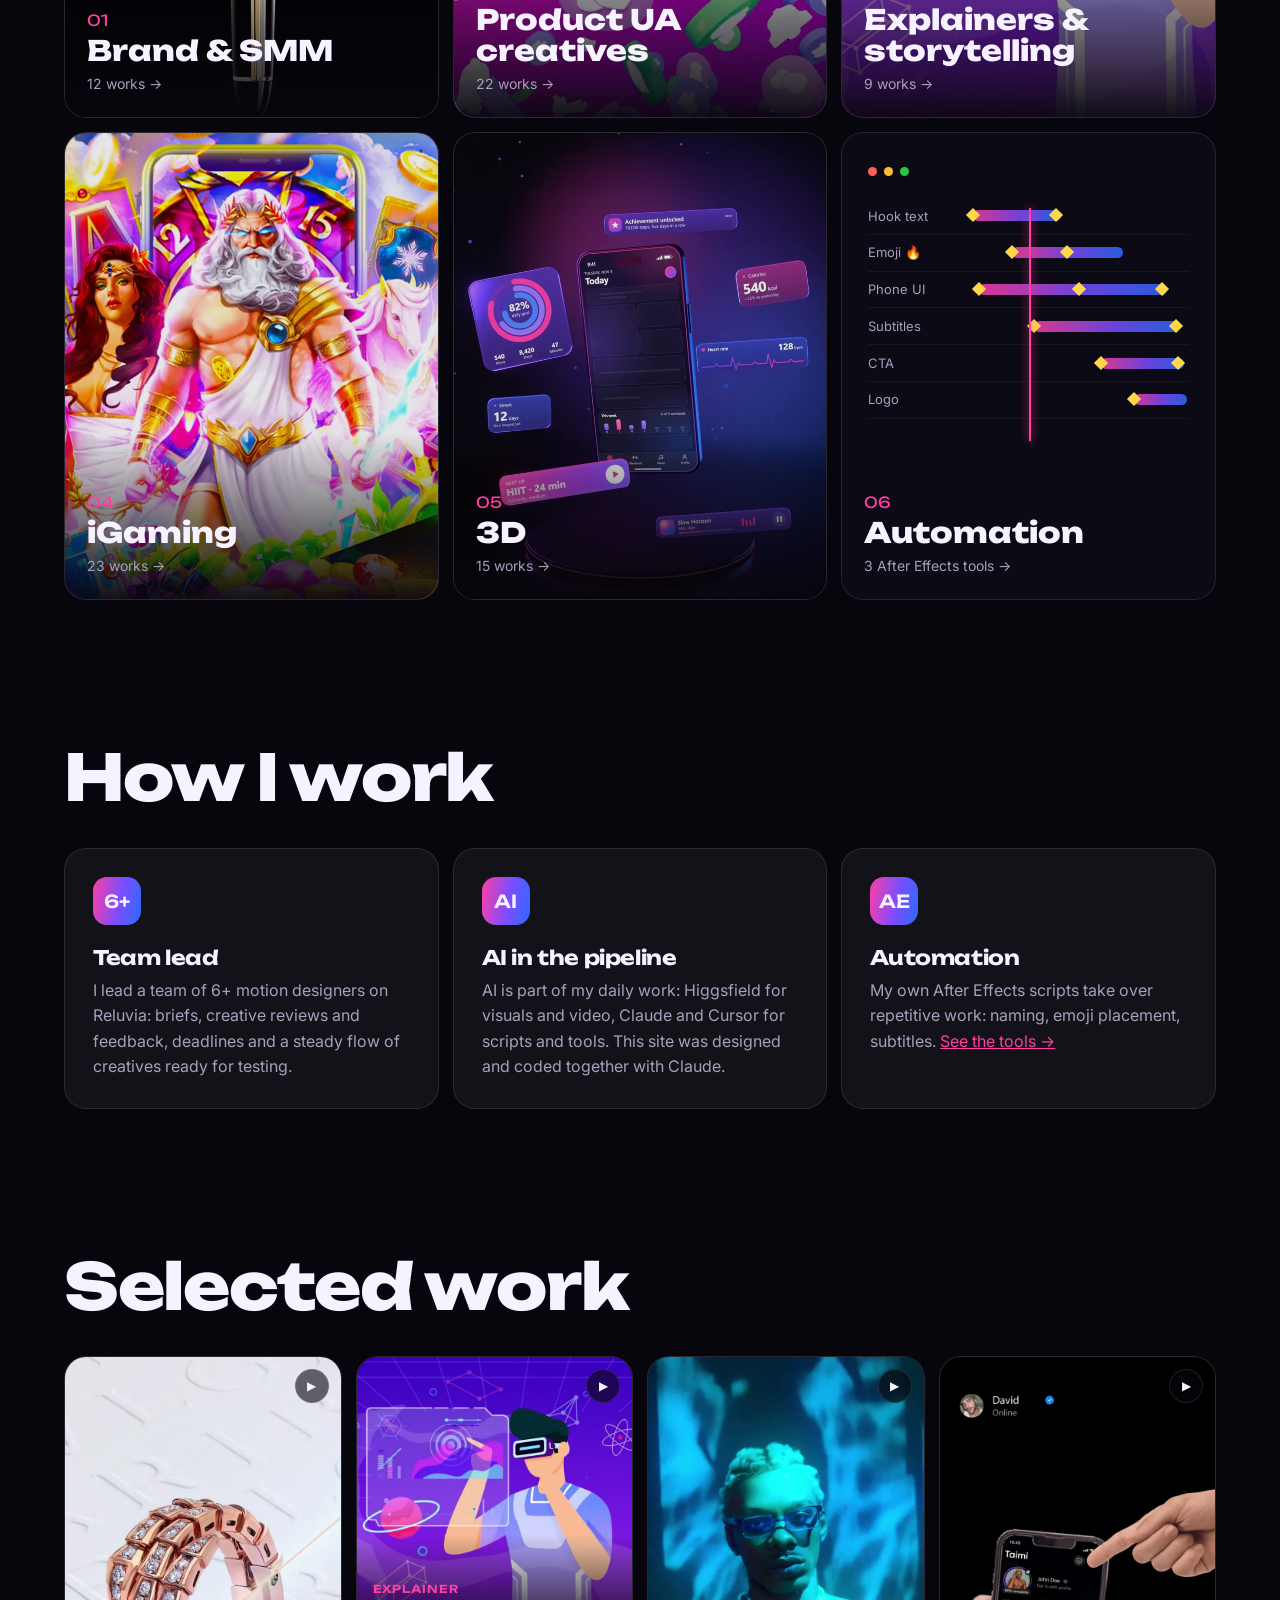
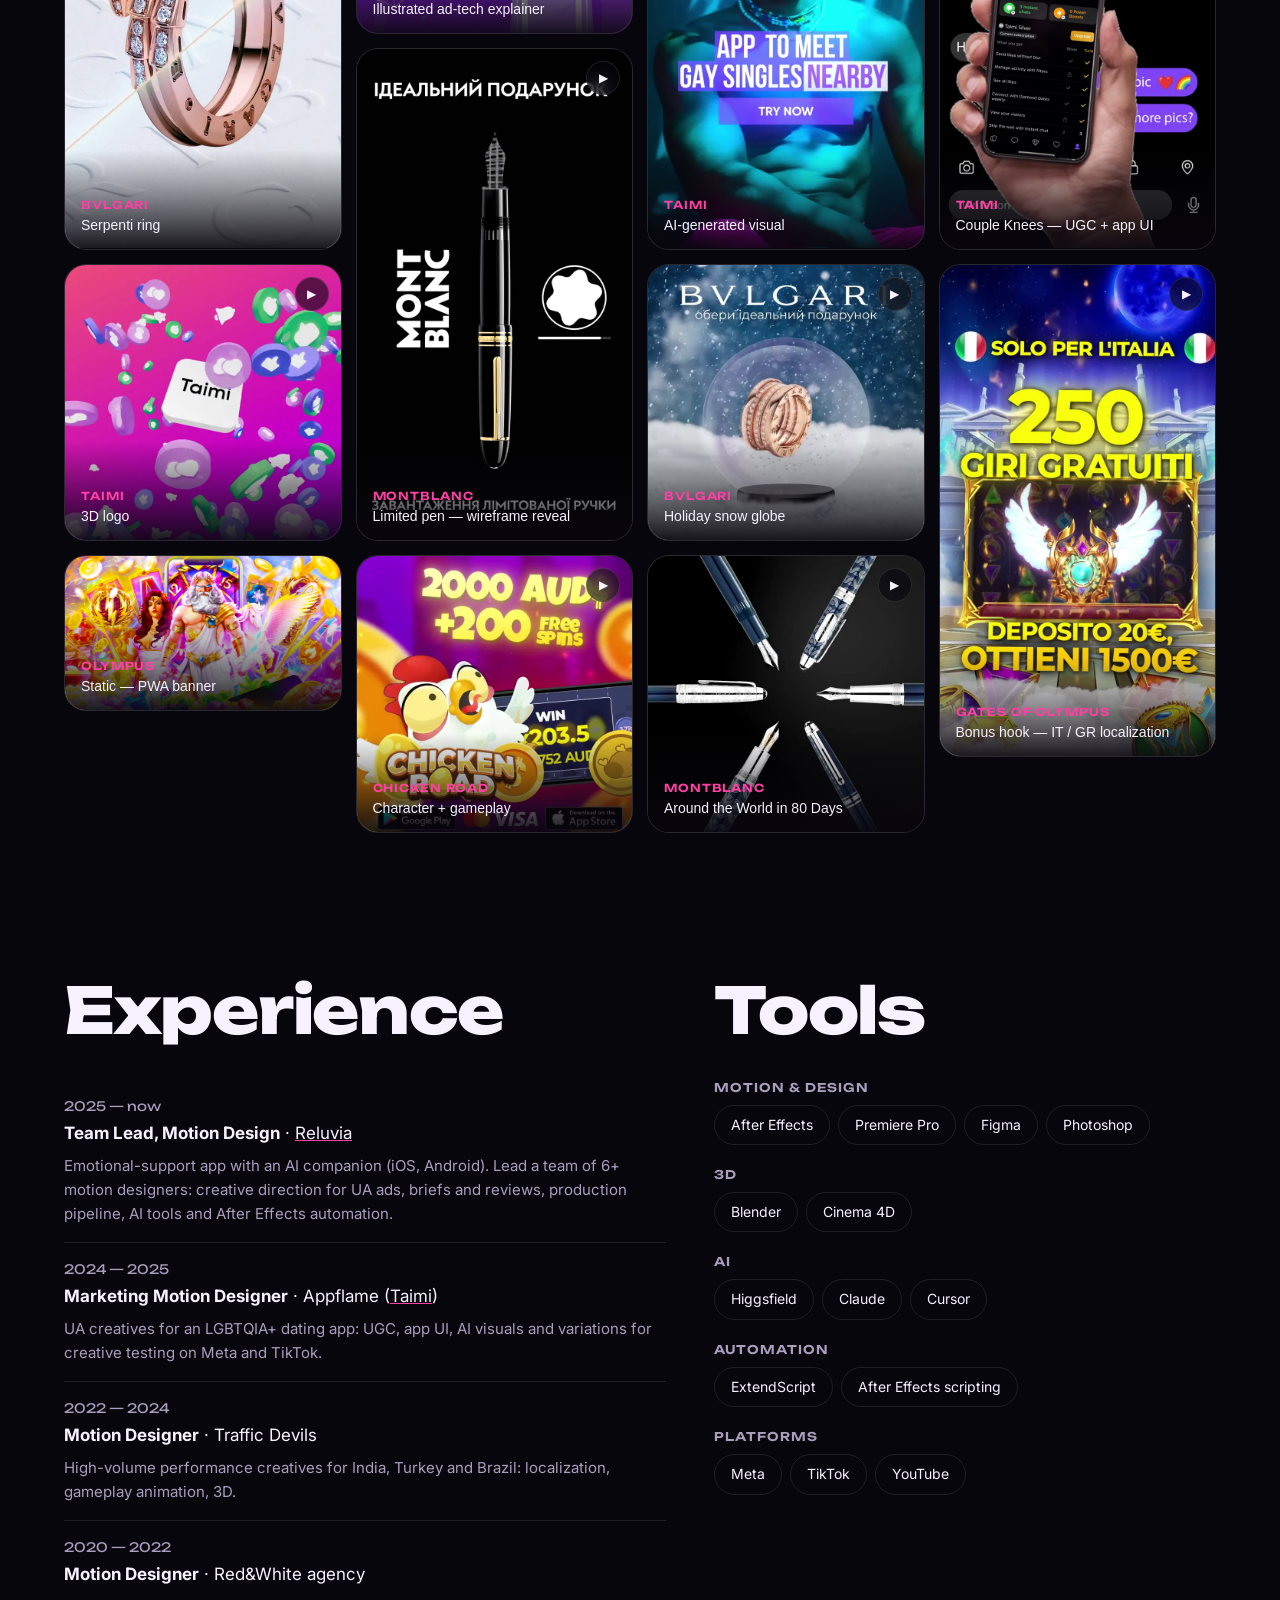
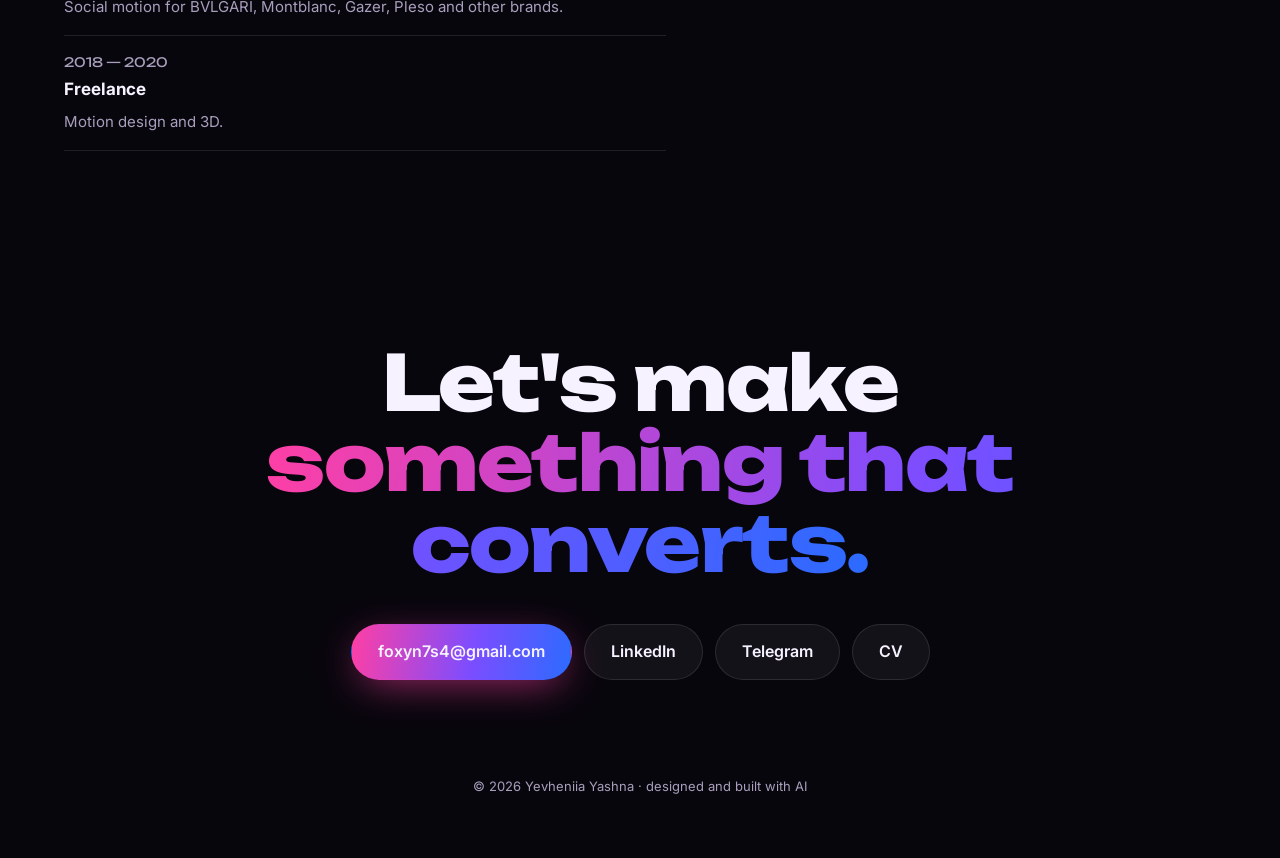
==== commit 90182d41: "Galleries: add 33 more works across Brand, Product, Explainers, iGaming and 3D iGaming lead no longe" ====
--- a/index.html
+++ b/index.html
@@ -122,7 +122,7 @@
   <p class="foot">© 2026 Yevheniia Yashna · designed and built with AI</p>
 </footer>
 <dialog id="player"><button class="close" aria-label="Close">×</button><div class="media"></div><div class="case"></div></dialog>
-<script src="works.js?v=a0fcd5ae"></script>
+<script src="works.js?v=8b14a6f1"></script>
 <script src="main.js?v=9e63b991"></script>
 <script src="bg.js?v=5798f34a"></script>
 <!-- Cloudflare Web Analytics --><script defer src="https://static.cloudflareinsights.com/beacon.min.js" data-cf-beacon='{"token": "41ac3dfa5c3a4ce5bf65f64a46b93b88"}'></script><!-- End Cloudflare Web Analytics -->
